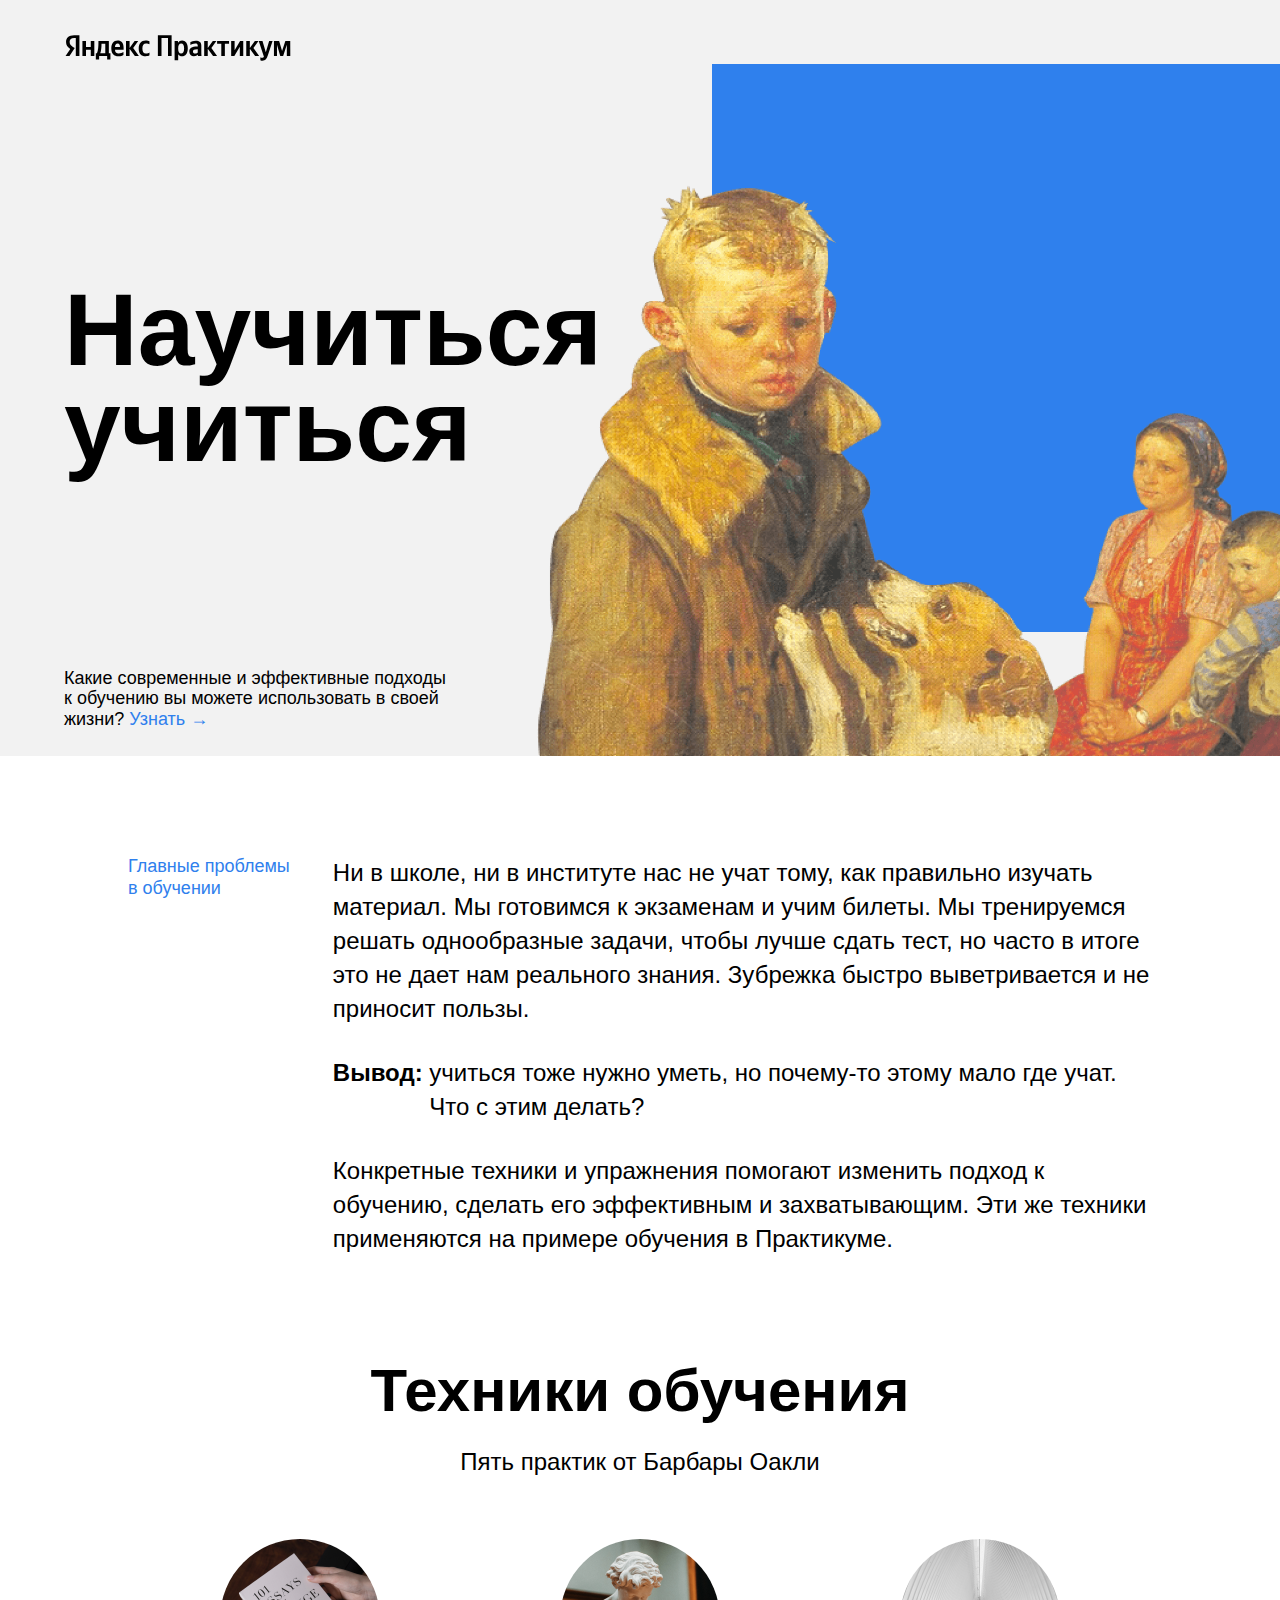
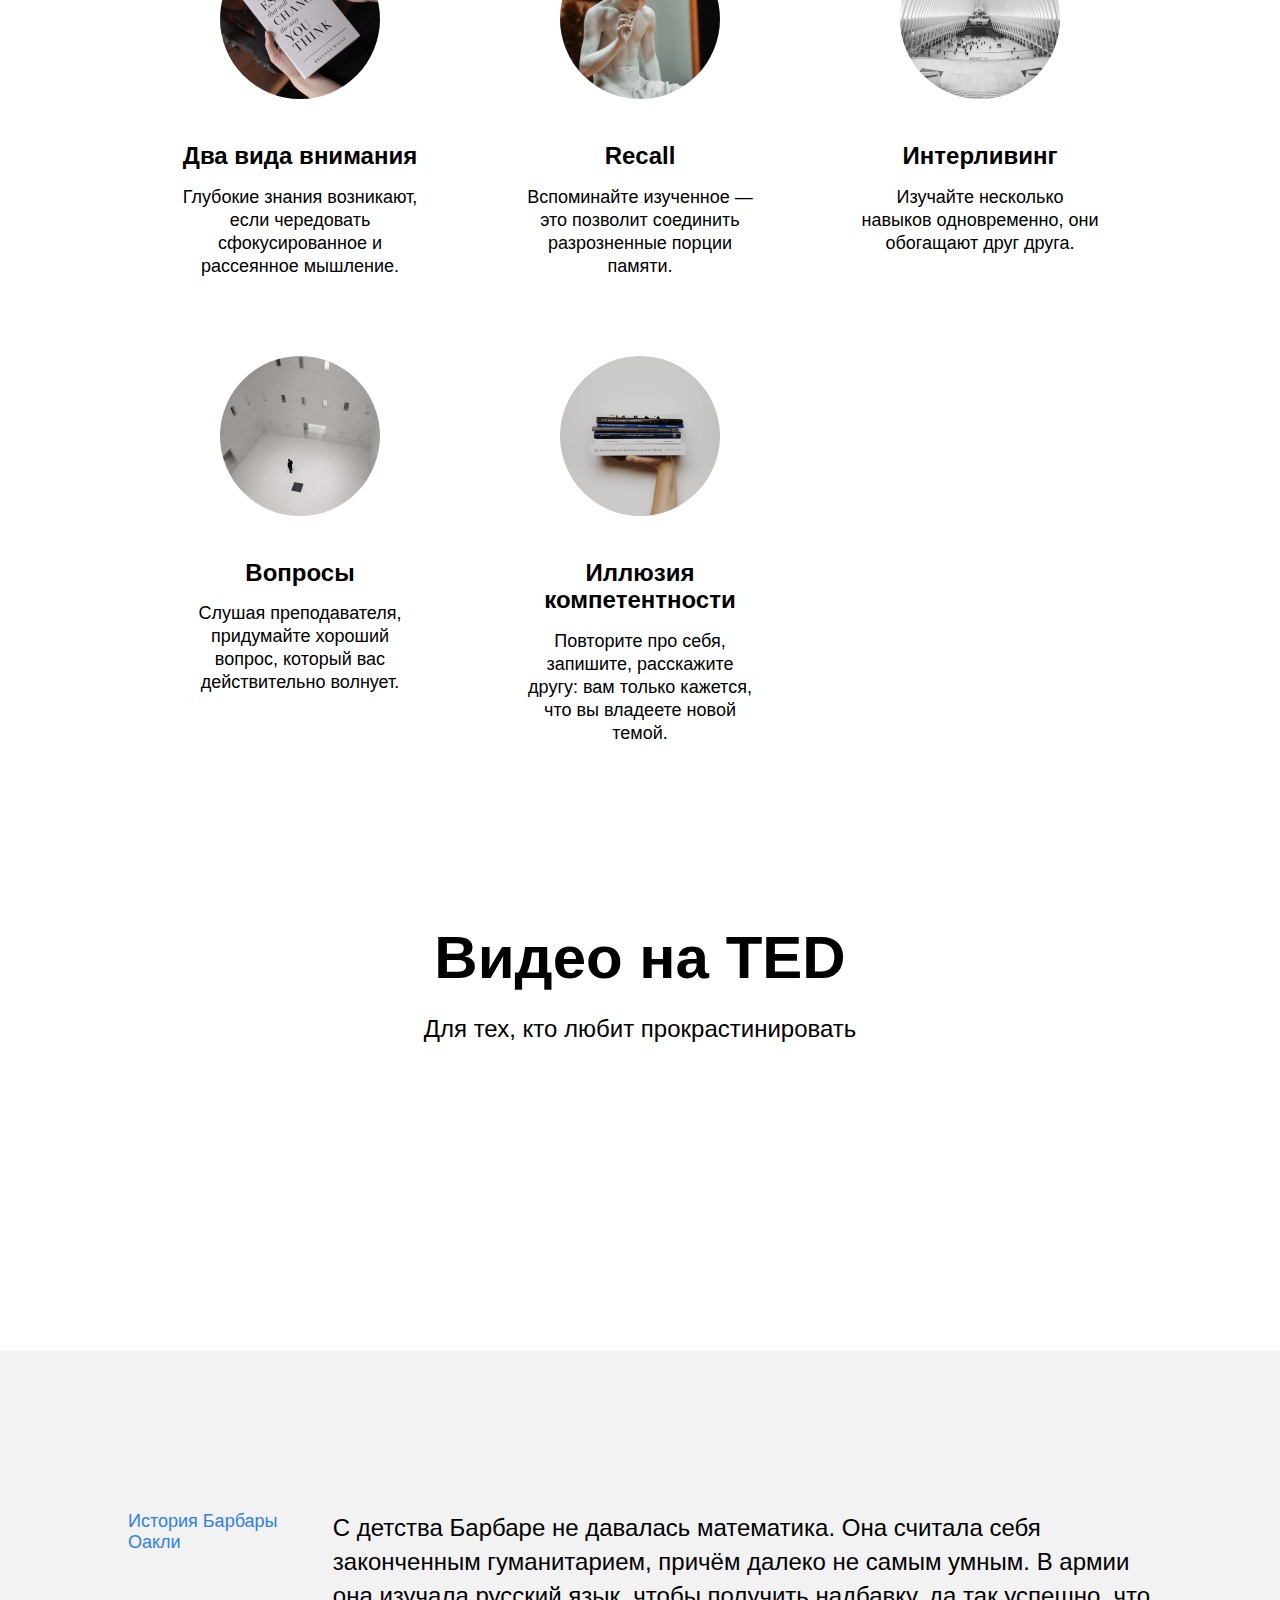
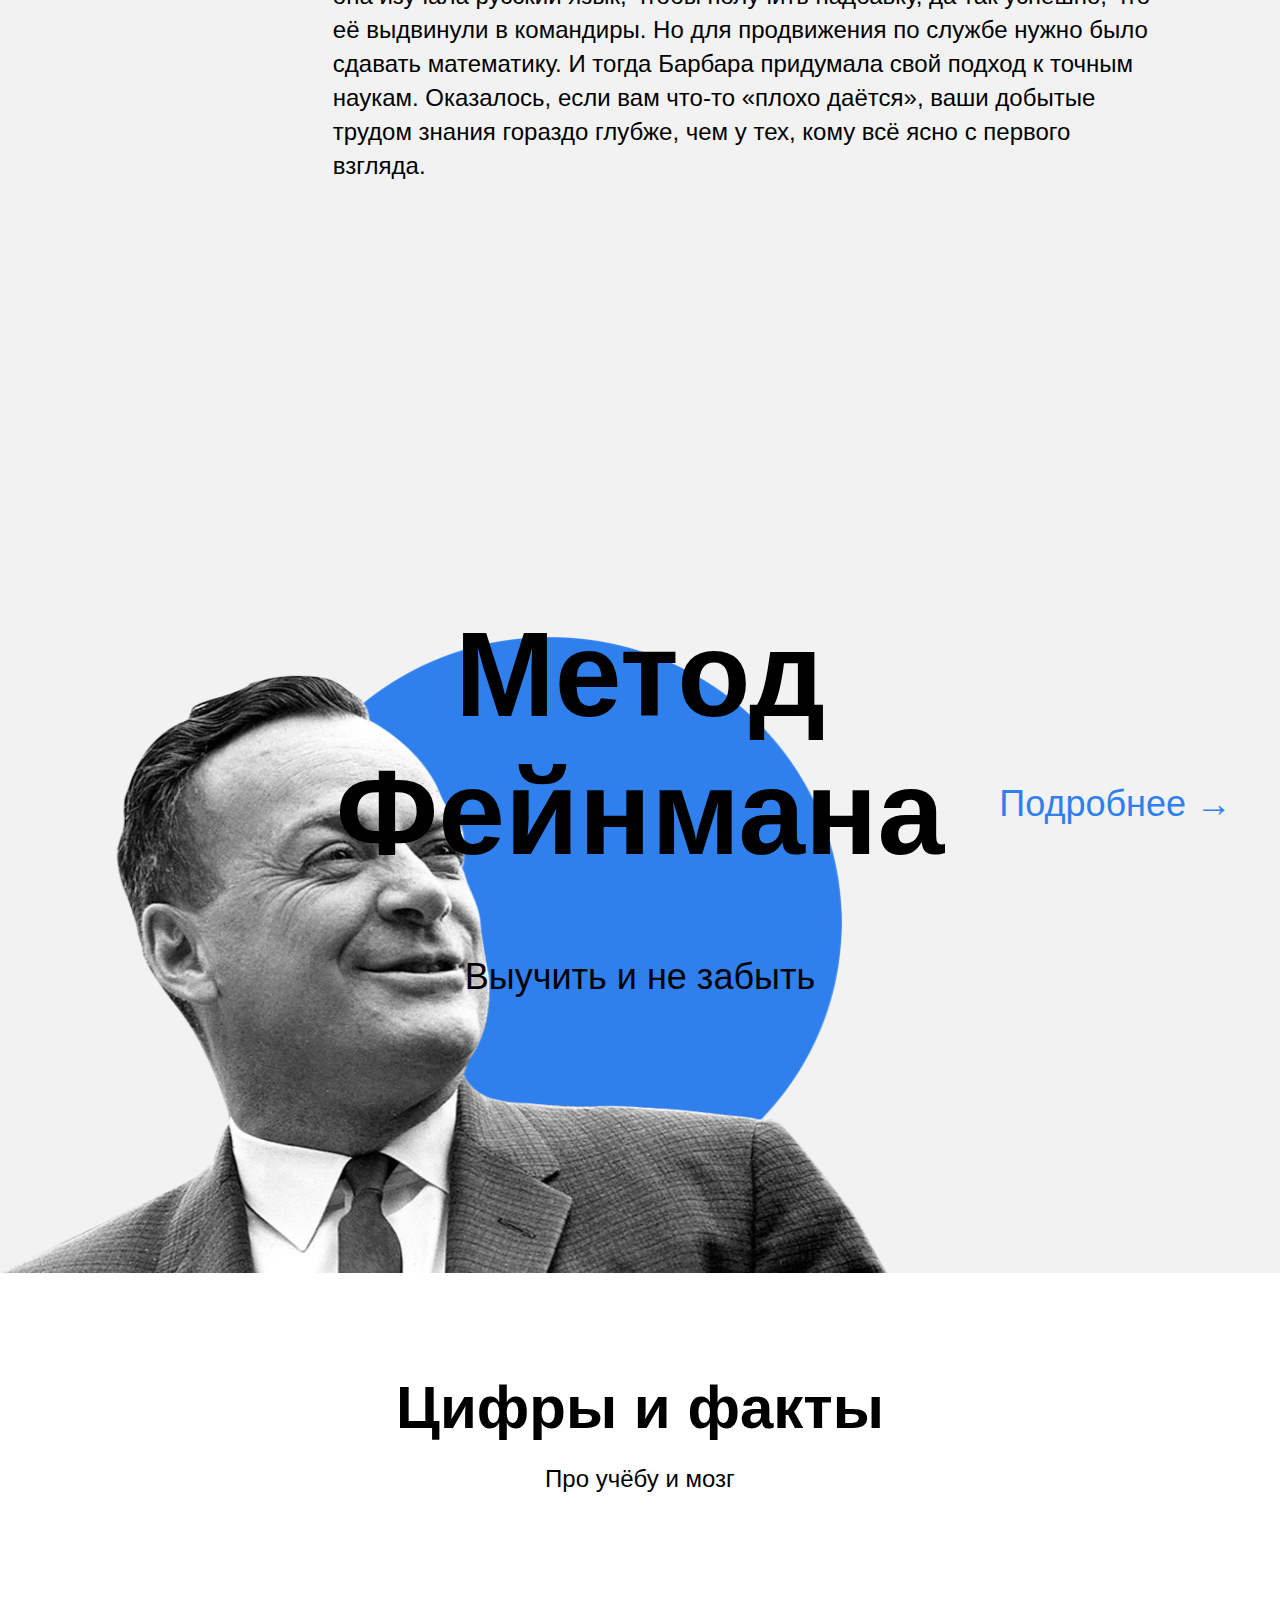
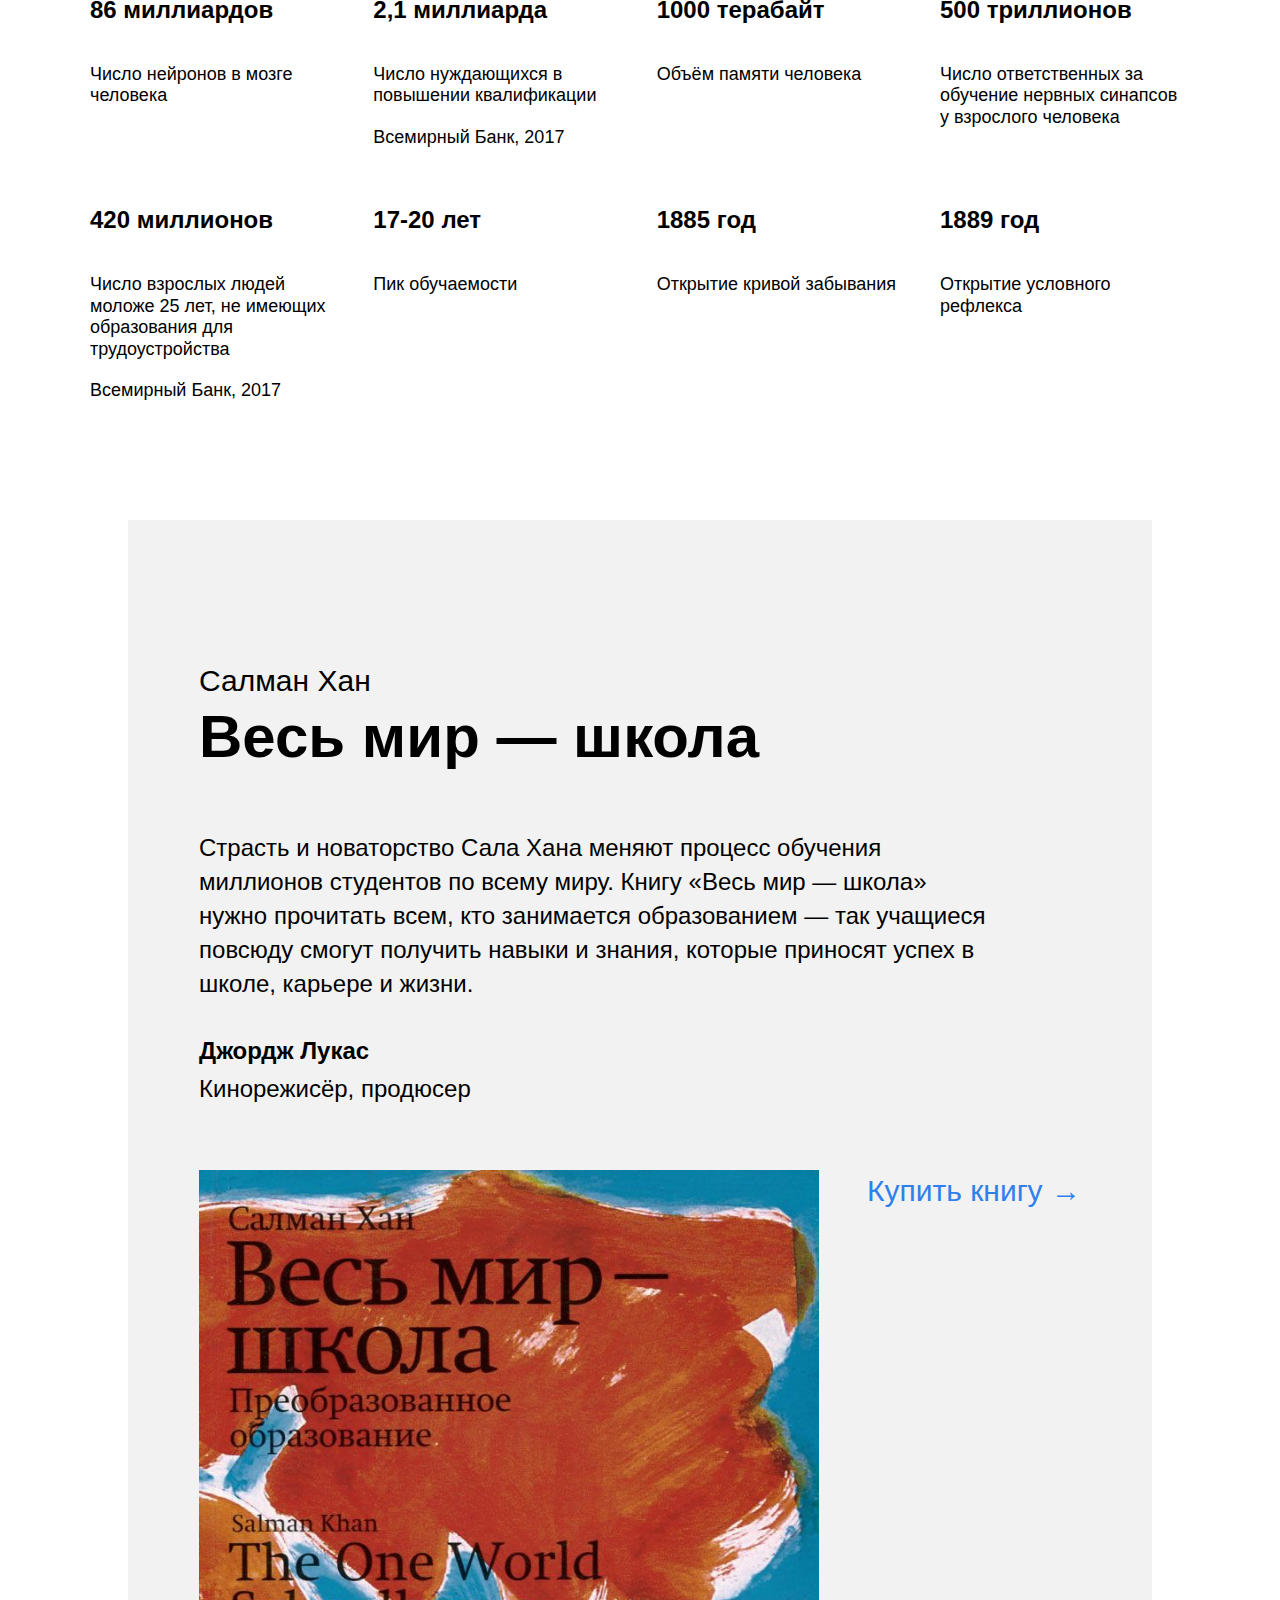
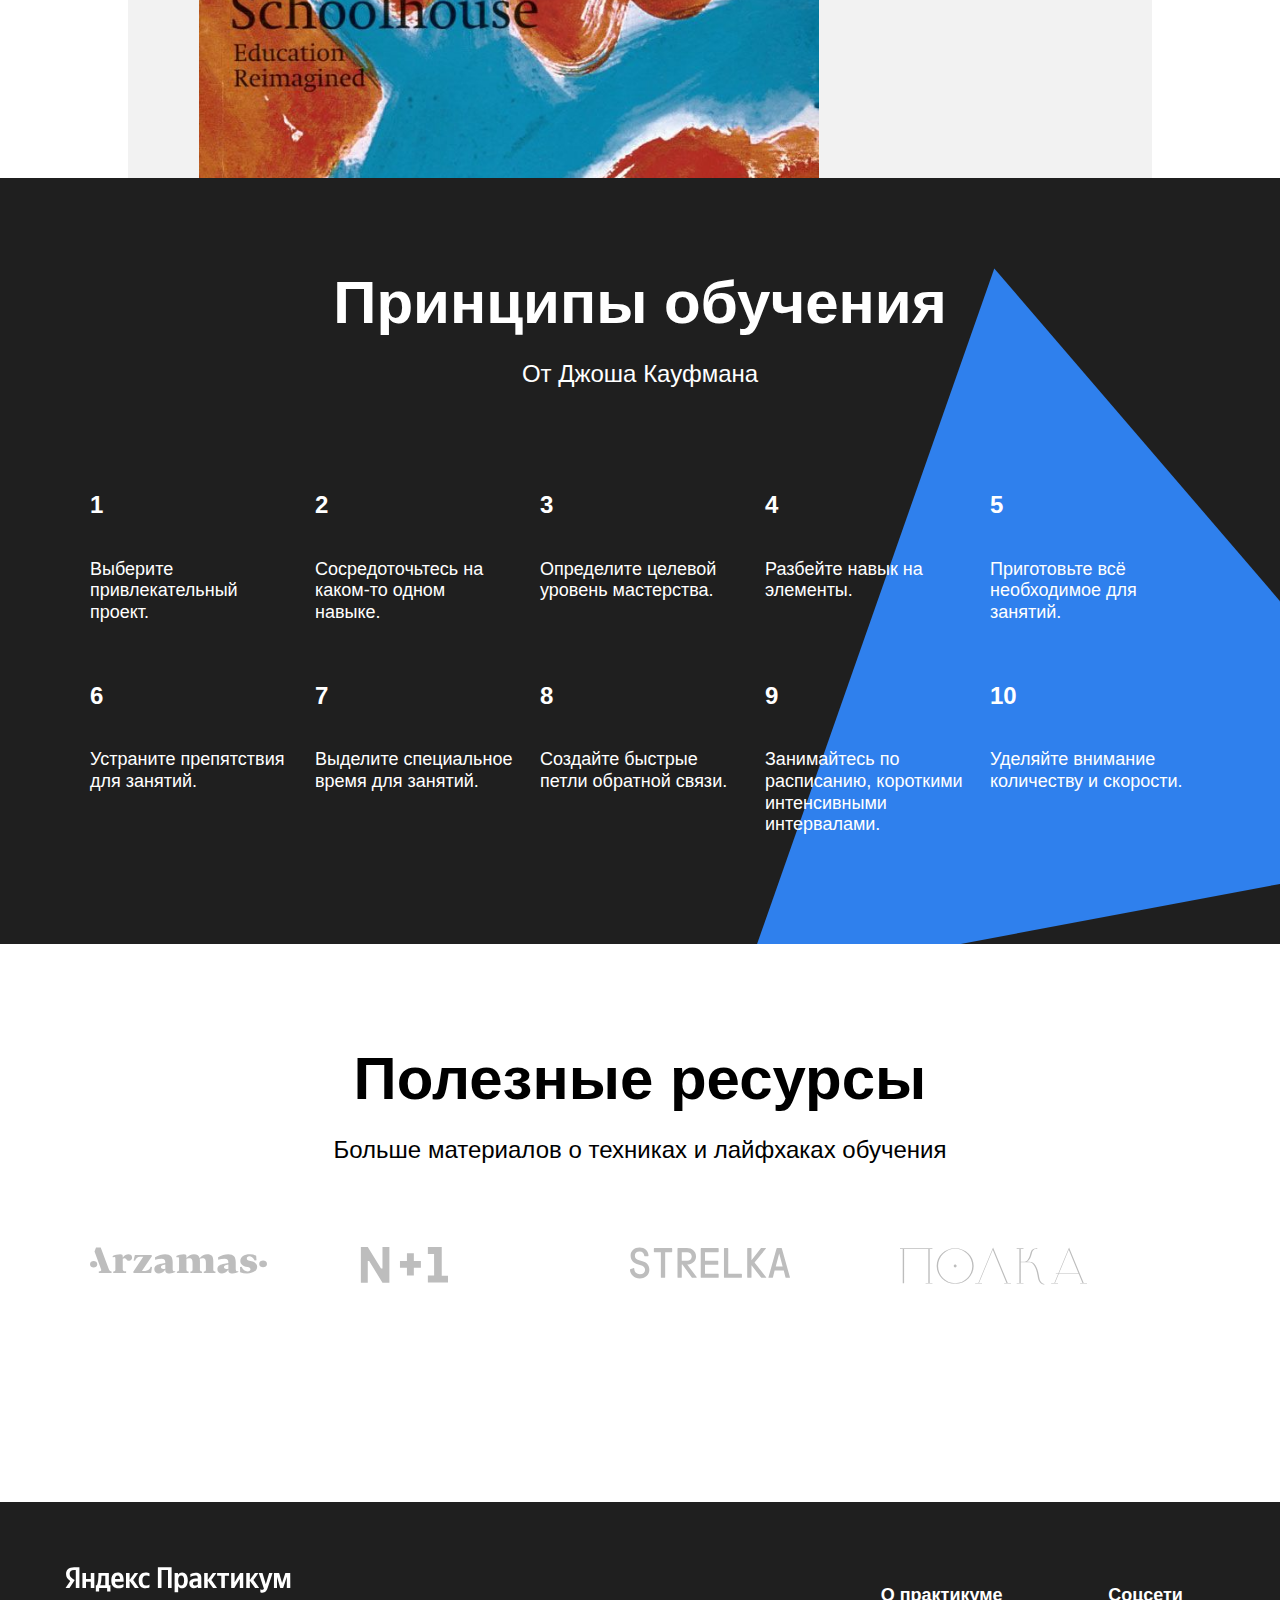
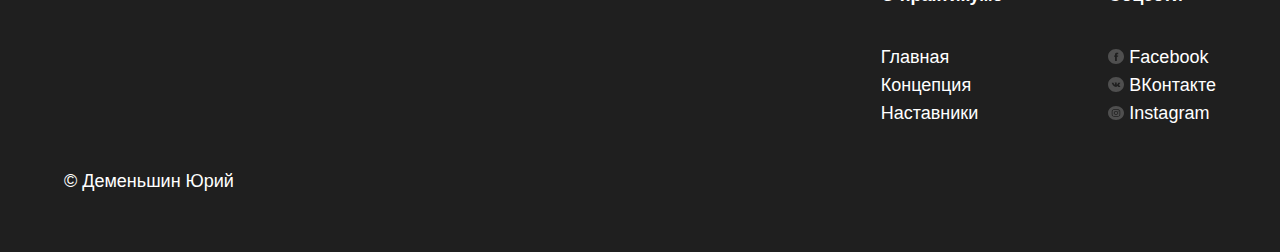
==== first-project-sprint-2/index.html @ 280355cf "Add files via upload" ====
<!DOCTYPE html>
<html lang="ru">
<head>
  <meta charset="UTF-8">
  <meta name="viewport" content="width=device-width, initial-scale=1.0">
  <title>Научиться учиться</title>
  <link rel="stylesheet" href="./pages/index.css">
</head>
<body>
  <div class="page">
    <header class="header">
      <img src="images/logo_place_header.svg" alt="Логотип Яндекс.Практикум" class="logo logo_place_header">
      <h1 class="header__title">Научиться учиться</h1>
      <h2 class="header__subtitle">Какие современные и эффективные подходы к обучению вы можете использовать в своей жизни?
      <a href="#" class="header__link">Узнать →</a>
      </h2>
      <img src="images/header-image.png" alt="Опять двойка (картина Решетникова Ф.П.)" class="header__main-illustration">
      <div class="header__square-pic"></div>
    </header>
    <main class="content">
      <section class="description">
        <div class="two-columns">
          <h3 class="two-columns__brief">Главные проблемы в обучении</h3>
          <div class="two-columns__main-text">
            <p class="two-columns__paragraph">Ни в школе, ни в институте нас не учат тому, как правильно изучать материал. Мы готовимся к экзаменам и учим билеты. Мы тренируемся решать однообразные задачи, чтобы лучше сдать тест, но часто в итоге это не дает нам реального знания. Зубрежка быстро выветривается и не приносит пользы.
            </p>
            <p class="two-columns__paragraph">
              <span class="two-columns__span-accent">Вывод:&nbsp;</span>учиться тоже нужно уметь, но почему-то этому мало где учат. Что с этим делать?
            </p>
            <p class="two-columns__paragraph">
              Конкретные техники и упражнения помогают изменить подход к обучению, сделать его эффективным и захватывающим. Эти же техники применяются на примере обучения в Практикуме.
            </p>
          </div>
        </div>
      </section>
      <section class="techniques">
        <h3 class="section-title">Техники обучения</h3>
        <h4 class="section-subtitle">Пять практик от Барбары Оакли</h4>
        <div class="cards">
          <div class="cards__item">
            <img src="images/cards-attention.png" alt="Внимание" class="cards__image">
            <h5 class="cards__title">Два вида внимания</h5>
            <p class="cards__description">Глубокие знания возникают, если чередовать сфокусированное и рассеянное мышление.
            </p>
          </div>
          <div class="cards__item">
            <img src="images/cards-recall.png" alt="Recall" class="cards__image">
            <h5 class="cards__title">Recall</h5>
            <p class="cards__description">Вспоминайте изученное — это позволит соединить разрозненные порции памяти.
            </p>
          </div>
          <div class="cards__item">
            <img src="images/cards-interliving.png" alt="Интерливинг" class="cards__image">
            <h5 class="cards__title">Интерливинг</h5>
            <p class="cards__description">Изучайте несколько навыков одновременно, они обогащают друг друга.
            </p>
          </div>
          <div class="cards__item">
            <img src="images/cards-question.png" alt="Вопросы" class="cards__image">
            <h5 class="cards__title">Вопросы</h5>
            <p class="cards__description">Слушая преподавателя, придумайте хороший вопрос, который вас действительно волнует.</p>
          </div>
          <div class="cards__item">
            <img src="images/cards-competence.png" alt="Иллюзия компетентности" class="cards__image">
            <h5 class="cards__title">Иллюзия компетентности</h5>
            <p class="cards__description">Повторите про себя, запишите, расскажите другу: вам только кажется, что вы владеете новой темой.</p>
          </div>
        </div>
      </section>
      <section class="video">
        <h3 class="section-title">Видео на TED</h3>
        <h4 class="section-subtitle">Для тех, кто любит прокрастинировать</h4>
        <div class="video__iframes">
          <iframe class="iframe" width="560" height="315" src="https://www.youtube.com/embed/5MgBikgcWnY" title="YouTube video player" frameborder="0" allow="accelerometer; autoplay; clipboard-write; encrypted-media; gyroscope; picture-in-picture" allowfullscreen>
          </iframe>
          <iframe class="iframe" width="560" height="315" src="https://www.youtube.com/embed/arj7oStGLkU" title="YouTube video player" frameborder="0" allow="accelerometer; autoplay; clipboard-write; encrypted-media; gyroscope; picture-in-picture" allowfullscreen>
          </iframe>
        </div>
      </section>
      <section class="oakley">
        <div class="two-columns">
          <h3 class="two-columns__brief">История Барбары Оакли</h3>
          <div class="two-columns__main-text">
            <p class="two-columns__paragraph">
              С детства Барбаре не давалась математика. Она считала себя законченным гуманитарием, причём далеко не самым умным. В армии она изучала русский язык, чтобы получить надбавку, да так успешно, что её выдвинули в командиры. Но для продвижения по службе нужно было сдавать математику. И тогда Барбара придумала свой подход к точным наукам. Оказалось, если вам что-то «плохо даётся», ваши добытые трудом знания гораздо глубже, чем у тех, кому всё ясно с первого взгляда.
            </p>
            </div>
          </div>
      </section>
      <section class="feynman">
        <h3 class="feynman__title">Метод Фейнмана</h3>
        <h4 class="feynman__subtitle">Выучить и не забыть</h4>
        <a class="feynman__link" href="#">Подробнее →</a>
      </section>
      <section class="digits">
        <h3 class="section-title">Цифры и факты</h3>
        <h4 class="section-subtitle">Про учёбу и мозг</h4>
        <div class="table">
          <div class="table__cell">
            <h5 class="table__heading">86 миллиардов</h5>
            <p class="table__text">Число нейронов в мозге человека</p>
          </div>
          <div class="table__cell">
            <h5 class="table__heading">2,1 миллиарда</h5>
            <p class="table__text">Число нуждающихся в повышении квалификации</p>
            <p class="table__text">Всемирный Банк, 2017</p>
          </div>
          <div class="table__cell">
            <h5 class="table__heading">1000 терабайт</h5>
            <p class="table__text">Объём памяти человека</p>
          </div>
          <div class="table__cell">
            <h5 class="table__heading">500 триллионов</h5>
            <p class="table__text">Число ответственных за обучение нервных синапсов у взрослого человека</p>
          </div>
          <div class="table__cell">
            <h5 class="table__heading">420 миллионов</h5>
            <p class="table__text">Число взрослых людей моложе 25 лет, не имеющих образования для трудоустройства</p>
            <p class="table__text">Всемирный Банк, 2017</p>
          </div>
          <div class="table__cell">
            <h5 class="table__heading">17-20 лет</h5>
            <p class="table__text">Пик обучаемости</p>
          </div>
          <div class="table__cell">
            <h5 class="table__heading">1885 год</h5>
            <p class="table__text">Открытие кривой забывания</p>
          </div>
          <div class="table__cell">
            <h5 class="table__heading">1889 год</h5>
            <p class="table__text">Открытие условного рефлекса</p>
          </div>
        </div>
      </section>
      <section class="khan">
        <div class="khan__container">
          <h4 class="khan__author">Салман Хан</h4>
          <h3 class="khan__title">Весь мир — школа</h3>
          <p class="khan__quote">
            Страсть и новаторство Сала Хана меняют процесс обучения миллионов студентов по всему миру. Книгу «Весь мир — школа» нужно прочитать всем, кто занимается образованием — так учащиеся повсюду смогут получить навыки и знания, которые приносят успех в школе, карьере и жизни.
          </p>
          <p class="khan__quote-author">Джордж Лукас</p>
          <p class="khan__quote-author-subline">Кинорежисёр, продюсер</p>
          <div class="khan__book-container">
            <img class="khan__book-pic" src="./images/khan-book.jpg" alt="Книга 'Весь мир - школа'">
            <a class="khan__buy-link" href="#">Купить книгу →</a>
          </div>
        </div>
        </section>
      <section class="kaufman kaufman_theme_dark">
        <img class="kaufman__triangle" src="./images/kaufman-triangle.svg">
        <h3 class="section-title section-title_theme_dark">Принципы обучения</h3>
        <h4 class="section-subtitle section-subtitle_theme_dark">От Джоша Кауфмана</h4>
        <div class="table table_theme_dark">
          <div class="table__cell table__cell_theme_dark">
            <h5 class="table__heading table__heading_theme_dark">1</h5>
            <p class="table__text table__text_theme_dark">Выберите привлекательный проект.</p>
          </div>
          <div class="table__cell table__cell_theme_dark">
            <h5 class="table__heading table__heading_theme_dark">2</h5>
            <p class="table__text table__text_theme_dark">Сосредоточьтесь на каком-то одном навыке.</p>
          </div>
          <div class="table__cell table__cell_theme_dark">
            <h5 class="table__heading table__heading_theme_dark">3</h5>
            <p class="table__text table__text_theme_dark">Определите целевой уровень мастерства.</p>
          </div>
          <div class="table__cell table__cell_theme_dark">
            <h5 class="table__heading table__heading_theme_dark">4</h5>
            <p class="table__text table__text_theme_dark">Разбейте навык на элементы.</p>
          </div>
          <div class="table__cell table__cell_theme_dark">
            <h5 class="table__heading table__heading_theme_dark">5</h5>
            <p class="table__text table__text_theme_dark">Приготовьте всё необходимое для занятий.</p>
          </div>
          <div class="table__cell table__cell_theme_dark">
            <h5 class="table__heading table__heading_theme_dark">6</h5>
            <p class="table__text table__text_theme_dark">Устраните препятствия для занятий.</p>
          </div>
          <div class="table__cell table__cell_theme_dark">
            <h5 class="table__heading table__heading_theme_dark">7</h5>
            <p class="table__text table__text_theme_dark">Выделите специальное время для занятий.</p>
          </div>
          <div class="table__cell table__cell_theme_dark">
            <h5 class="table__heading table__heading_theme_dark">8</h5>
            <p class="table__text table__text_theme_dark">Создайте быстрые петли обратной связи.</p>
          </div>
          <div class="table__cell table__cell_theme_dark">
            <h5 class="table__heading table__heading_theme_dark">9</h5>
            <p class="table__text table__text_theme_dark">Занимайтесь по расписанию, короткими интенсивными интервалами.</p>
          </div>
          <div class="table__cell table__cell_theme_dark">
            <h5 class="table__heading table__heading_theme_dark">10</h5>
            <p class="table__text table__text_theme_dark">Уделяйте внимание количеству и скорости.</p>
          </div>
        </div>
      </section>
      <section class="resources">
        <h3 class="section-title">Полезные ресурсы</h3>
        <h4 class="section-subtitle">Больше материалов о техниках и лайфхаках обучения</h4>
        <div class="resources__logo-zone">
          <a class="resources__link" href="#">
            <img class="resources__logo" src="images/logo/resources-arzamas.svg" alt="Arzamas">
          </a>
          <a class="resources__link" href="#">
            <img class="resources__logo" src="images/logo/resources-n1.svg" alt="N+1">
          </a>
          <a class="resources__link" href="#">
            <img class="resources__logo" src="images/logo/resources-strelka.svg" alt="Strelka">
          </a>
          <a class="resources__link" href="#">
            <img class="resources__logo" src="images/logo/resources-polka.svg" alt="Полка">
          </a>
        </div>
          </section>
    </main>
    <footer class="footer">
      <div class="footer__columns">
          <div class="footer__column footer__column_content_copyright">
            <img src="images/logo_place_footer.svg" alt="Логотип Яндекс.Практикум" class="logo logo_place_footer">
            <p class="footer__author">&copy; Деменьшин Юрий</p>
          </div>
          <div class="footer__column footer__column_content_info">
            <h4 class="footer__column-heading">О практикуме</h4>
            <div class="footer__column-links">
              <a class="footer__column-link" href="#">Главная</a>
              <a class="footer__column-link" href="#">Концепция</a>
              <a class="footer__column-link" href="#">Наставники</a>
            </div>
          </div>
          <div class="footer__column footer__column_content_social">
            <h4 class="footer__column-heading">Соцсети</h4>
            <div class="footer__column-links">
              <a class="footer__column-link" href="#">
                <img class="footer__social-icon" src="images/facebook_color_white.svg" alt="Facebook">&nbsp;Facebook
              </a>
              <a class="footer__column-link" href="#">
                <img class="footer__social-icon" src="images/vk_color_white.svg" alt="VK">&nbsp;ВКонтакте
              </a>
              <a class="footer__column-link" href="#">
                <img class="footer__social-icon" src="images/instagram_color_white.svg" alt="Instagram">&nbsp;Instagram
              </a>
            </div>
          </div>
        </div>
</footer>
    </div>
</body>
</html>
---- first-project-sprint-2/pages/index.css ----
@import url(../vendor/normalize.css);
@import url(../blocks/rotation/rotation.css);
@import url(../blocks/header/header.css);
@import url(../blocks/logo/logo.css);
@import url(../blocks/logo/_place_header/logo_place_header.css);
@import url(../blocks/logo/_place_footer/logo_place_footer.css);
@import url(../blocks/header/__title/header__title.css);
@import url(../blocks/header/__subtitle/header__subtitle.css);
@import url(../blocks/header/__link/header__link.css);
@import url(../blocks/header/__main-illustration/header__main-illustration.css);
@import url(../blocks/header/__square-pic/header__square-pic.css);
@import url(../blocks/description/description.css);
@import url(../blocks/two-columns/two-columns.css);
@import url(../blocks/two-columns/__paragraph/two-columns__paragraph.css);
@import url(../blocks/two-columns/__brief/two-columns__brief.css);
@import url(../blocks/two-columns/__main-text/two-columns__main-text.css);
@import url(../blocks/two-columns/__span-accent/two-columns__span-accent.css);
@import url(../blocks/techniques/techniques.css);
@import url(../blocks/section-title/section-title.css);
@import url(../blocks/section-subtitle/section-subtitle.css);
@import url(../blocks/cards/cards.css);
@import url(../blocks/cards/__item/cards__item.css);
@import url(../blocks/cards/__image/cards__image.css);
@import url(../blocks/cards/__title/cards__title.css);
@import url(../blocks/cards/__description/cards__description.css);
@import url(../blocks/video/video.css);
@import url(../blocks/video/__iframe/video__iframe.css);
@import url(../blocks/video/__iframes/video__iframes.css);
@import url(../blocks/oakley/oakley.css);
@import url(../blocks/feynman/feynman.css);
@import url(../blocks/feynman/__title/feynman__title.css);
@import url(../blocks/feynman/__subtitle/feynman__subtitle.css);
@import url(../blocks/feynman/__link/feynman__link.css);
@import url(../blocks/content/content.css);
@import url(../blocks/digits/digits.css);
@import url(../blocks/table/table.css);
@import url(../blocks/table/__cell/table__cell.css);
@import url(../blocks/table/__heading/table__heading.css);
@import url(../blocks/table/__text/table__text.css);
@import url(../blocks/khan/khan.css);
@import url(../blocks/khan/__author/khan__author.css);
@import url(../blocks/khan/__book-container/khan__book-container.css);
@import url(../blocks/khan/__book-pic/khan__book-pic.css);
@import url(../blocks/khan/__buy-link/khan__buy-link.css);
@import url(../blocks/khan/__container/khan__container.css);
@import url(../blocks/khan/__quote/khan__quote.css);
@import url(../blocks/khan/__quote-author/khan__quote-author.css);
@import url(../blocks/khan/__quote-author-subline/khan__quote-author-subline.css);
@import url(../blocks/khan/__title/khan__title.css);
@import url(../blocks/kaufman/kaufman.css);
@import url(../blocks/kaufman/__triangle/kaufman__triangle.css);
@import url(../blocks/kaufman/_theme_dark/kaufman_theme_dark.css);
@import url(../blocks/section-title/_theme_dark/section-title_theme_dark.css);
@import url(../blocks/section-subtitle/_theme_dark/section-subtitle_theme_dark.css);
@import url(../blocks/table/_theme_dark/table_theme_dark.css);
@import url(../blocks/table/__cell/_theme_dark/table__cell_theme_dark.css);
@import url(../blocks/table/__heading/_theme_dark/table__heading_theme_dark.css);
@import url(../blocks/table/__text/_theme_dark/table__text_theme_dark.css);
@import url(../blocks/resources/resources.css);
@import url(../blocks/resources/__logo-zone/resources__logo-zone.css);
@import url(../blocks/resources/__link/resources__link.css);
@import url(../blocks/footer/footer.css);
@import url(../blocks/footer/__columns/footer__columns.css);
@import url(../blocks/footer/__column/footer__column.css);
@import url(../blocks/footer/__column/_content_copyright/footer__column_content_copyright.css);
@import url(../blocks/footer/__column/_content_info/footer__column_content_info.css);
@import url(../blocks/footer/__column/_content_social/footer__column_content_social.css);
@import url(../blocks/footer/__column-heading/footer__column-heading.css);
@import url(../blocks/footer/__column-link/footer__column-link.css);
@import url(../blocks/footer/__column-links/footer__column-links.css);
@import url(../blocks/footer/__social-icon/footer__social-icon.css);
@import url(../blocks/footer/__author/footer__author.css);

@font-face {
  src: url(/fonts/Inter-Regular.woff2);
  font-family: 'Inter', 'Arial', sans-serif;
}

.page {
  min-width: 1100px;
  max-width: 1600px;
  margin: 0 auto;
  font-family: 'Inter', Arial, sans-serif;
  color: #000000;
  font-weight: normal;
}
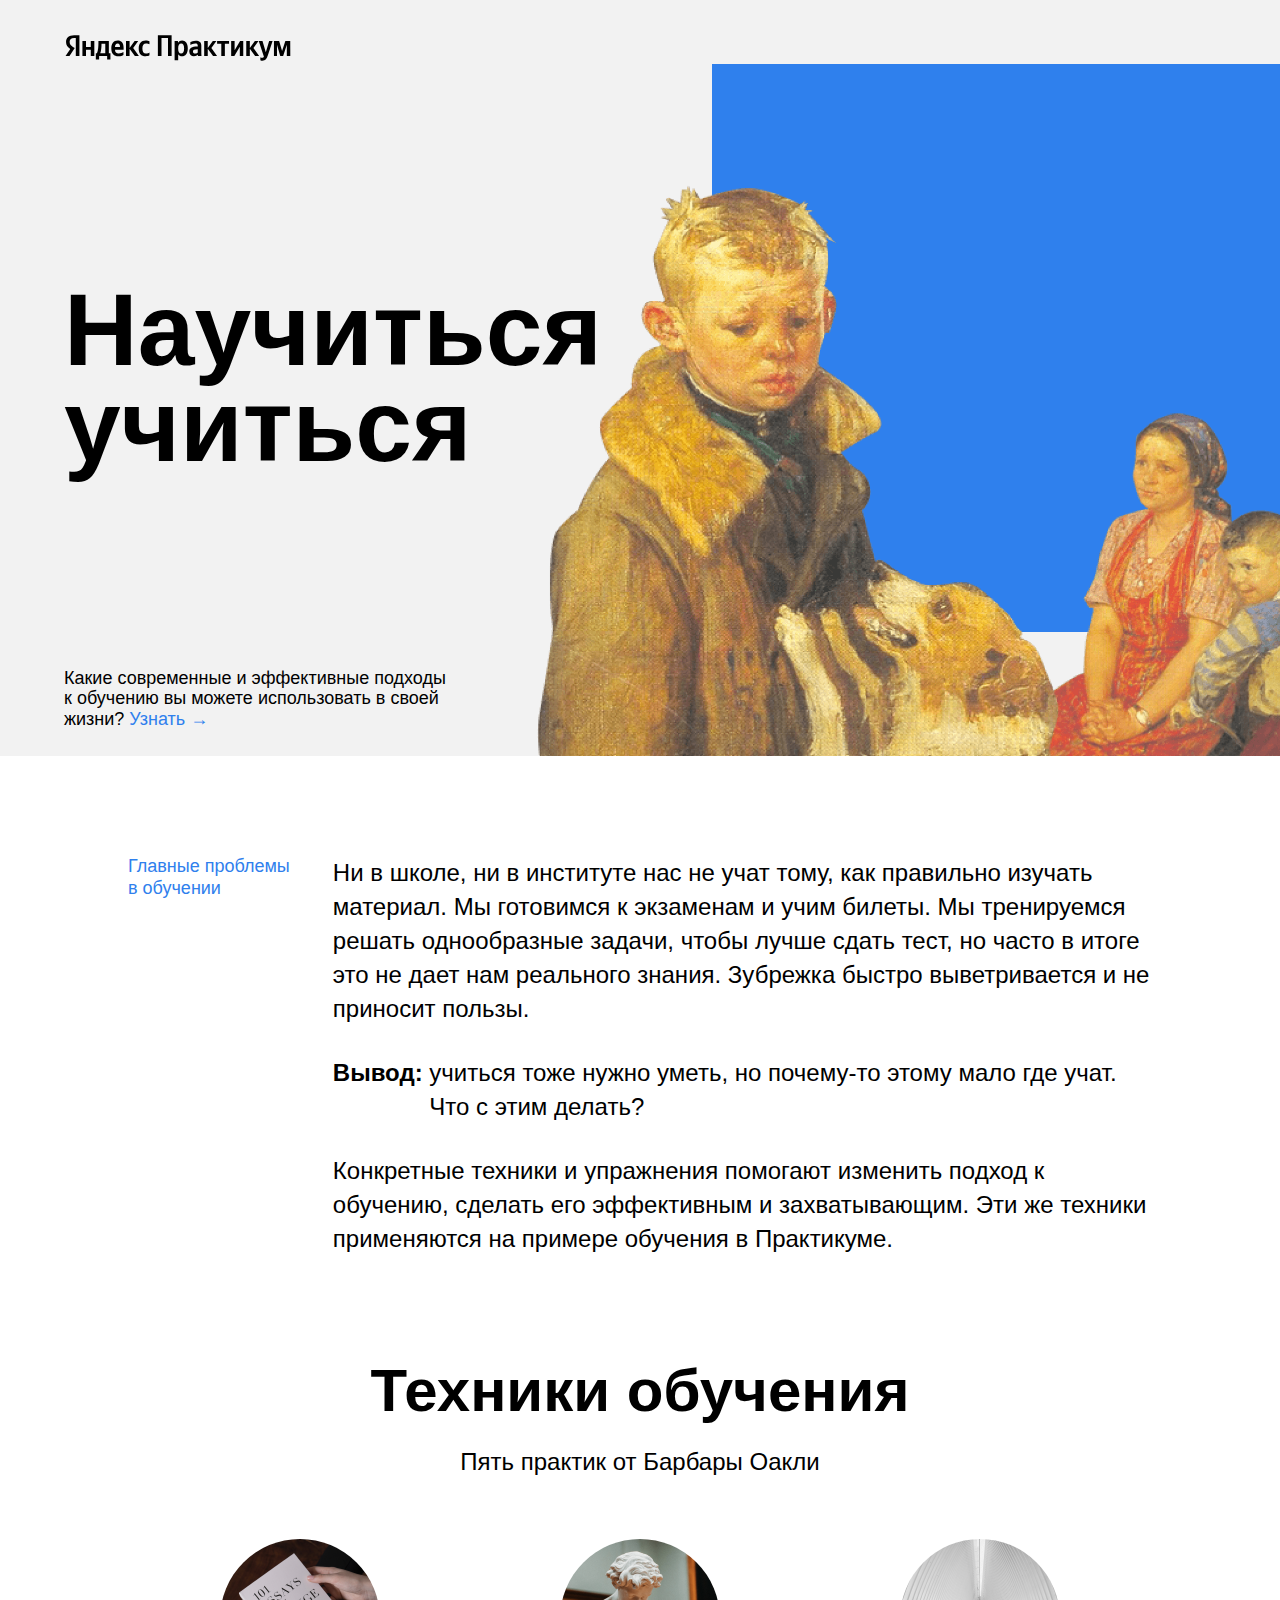
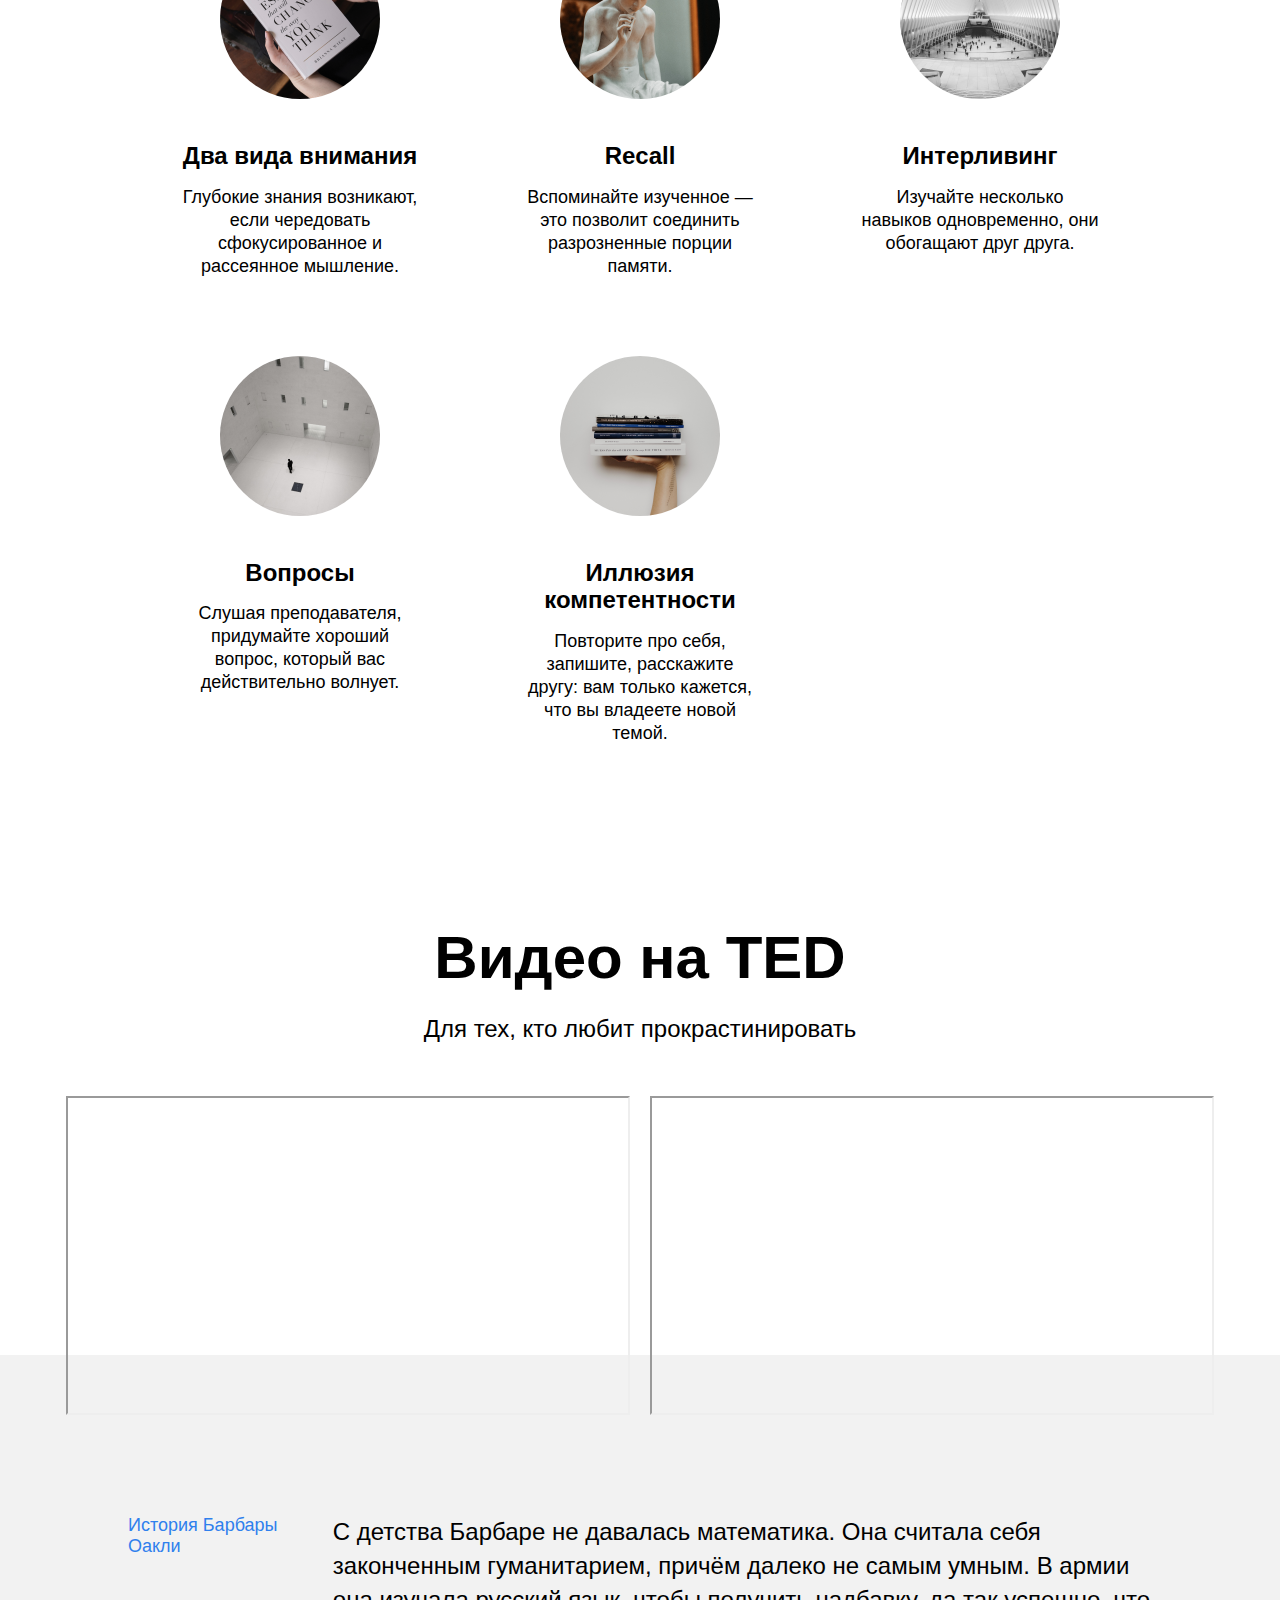
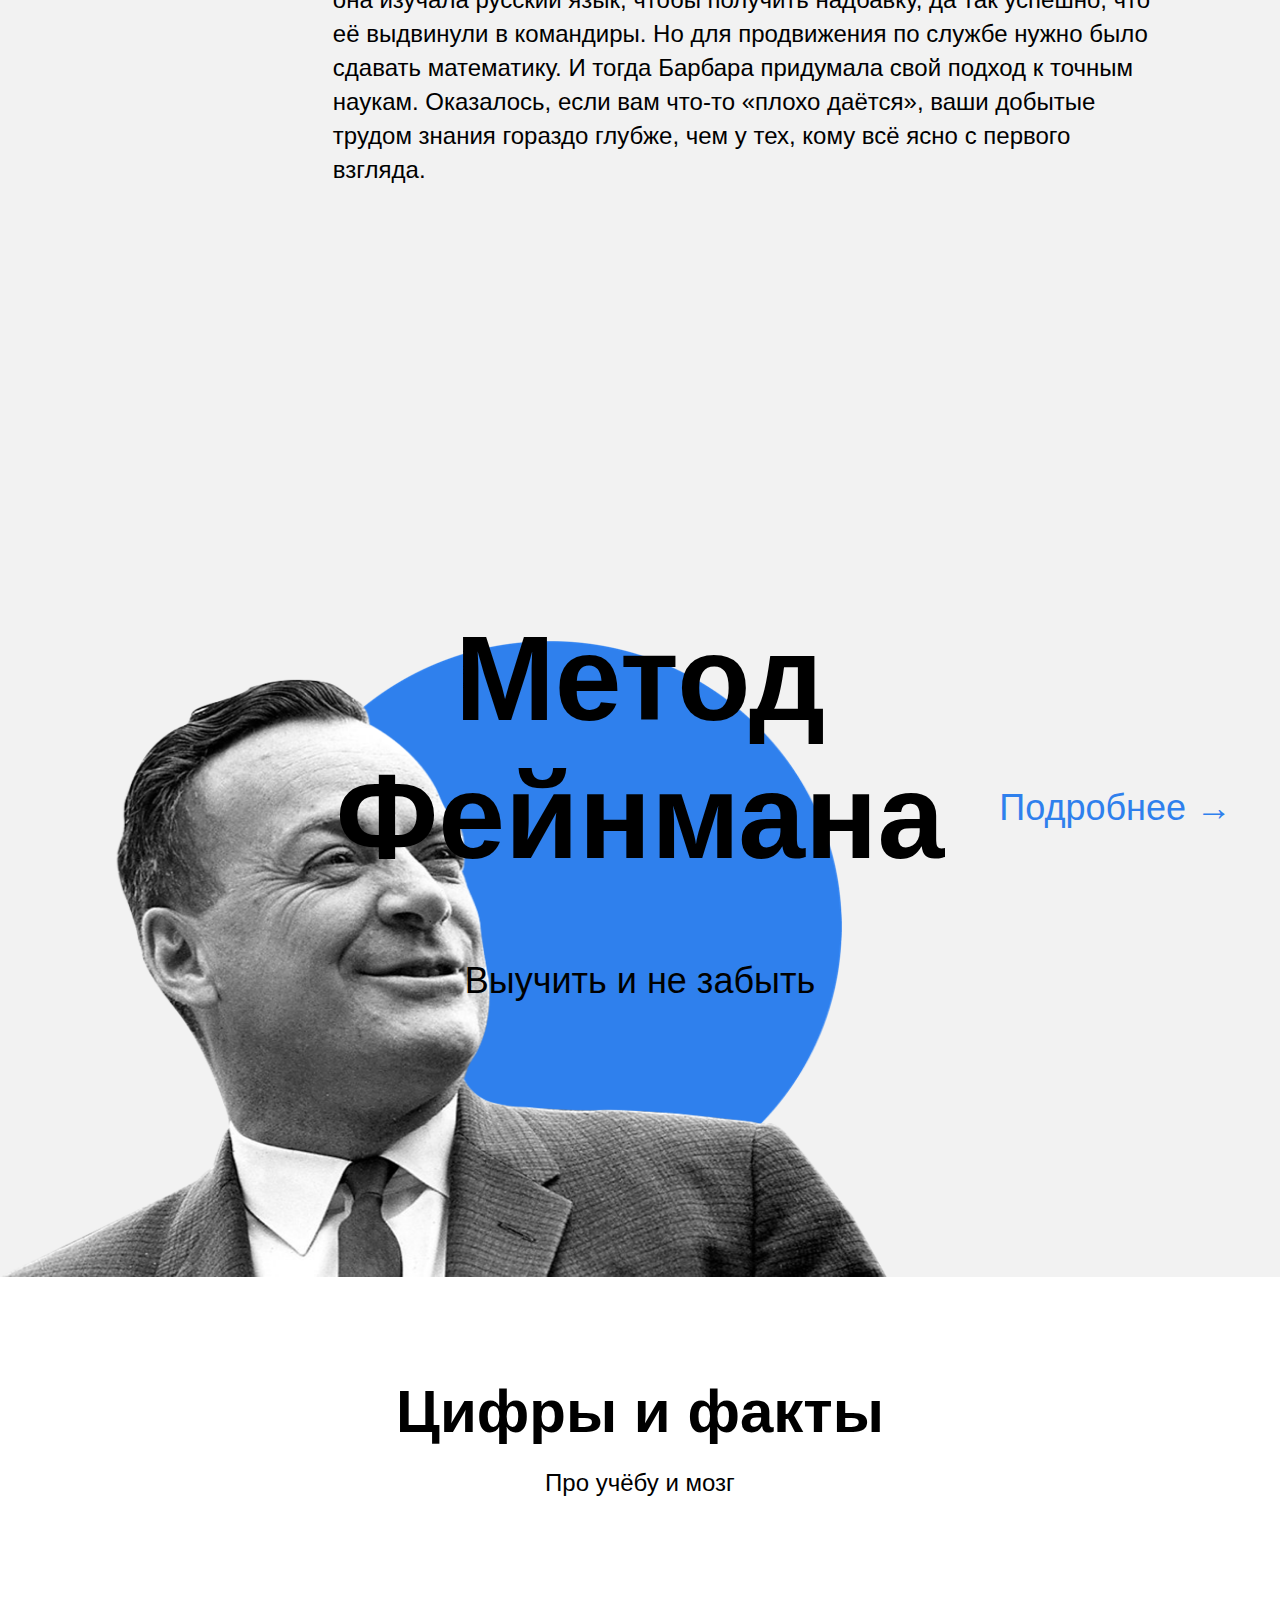
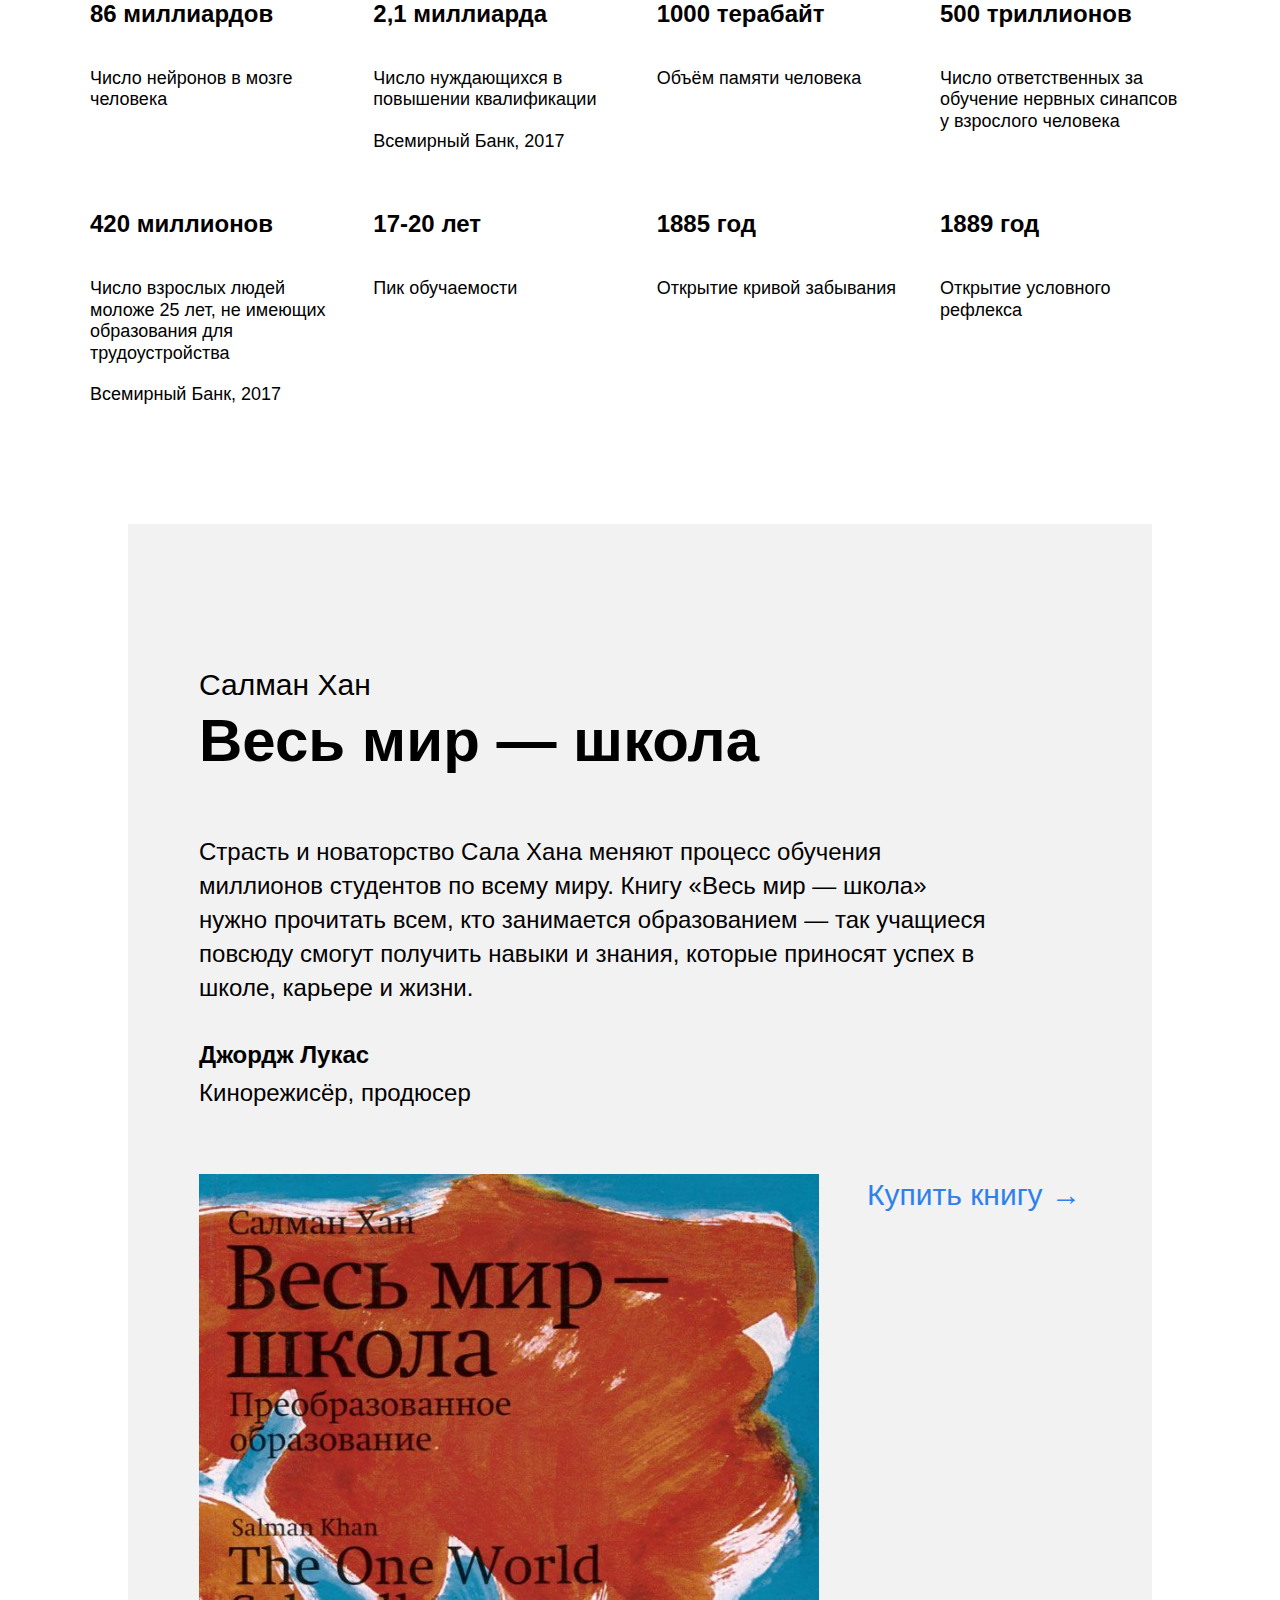
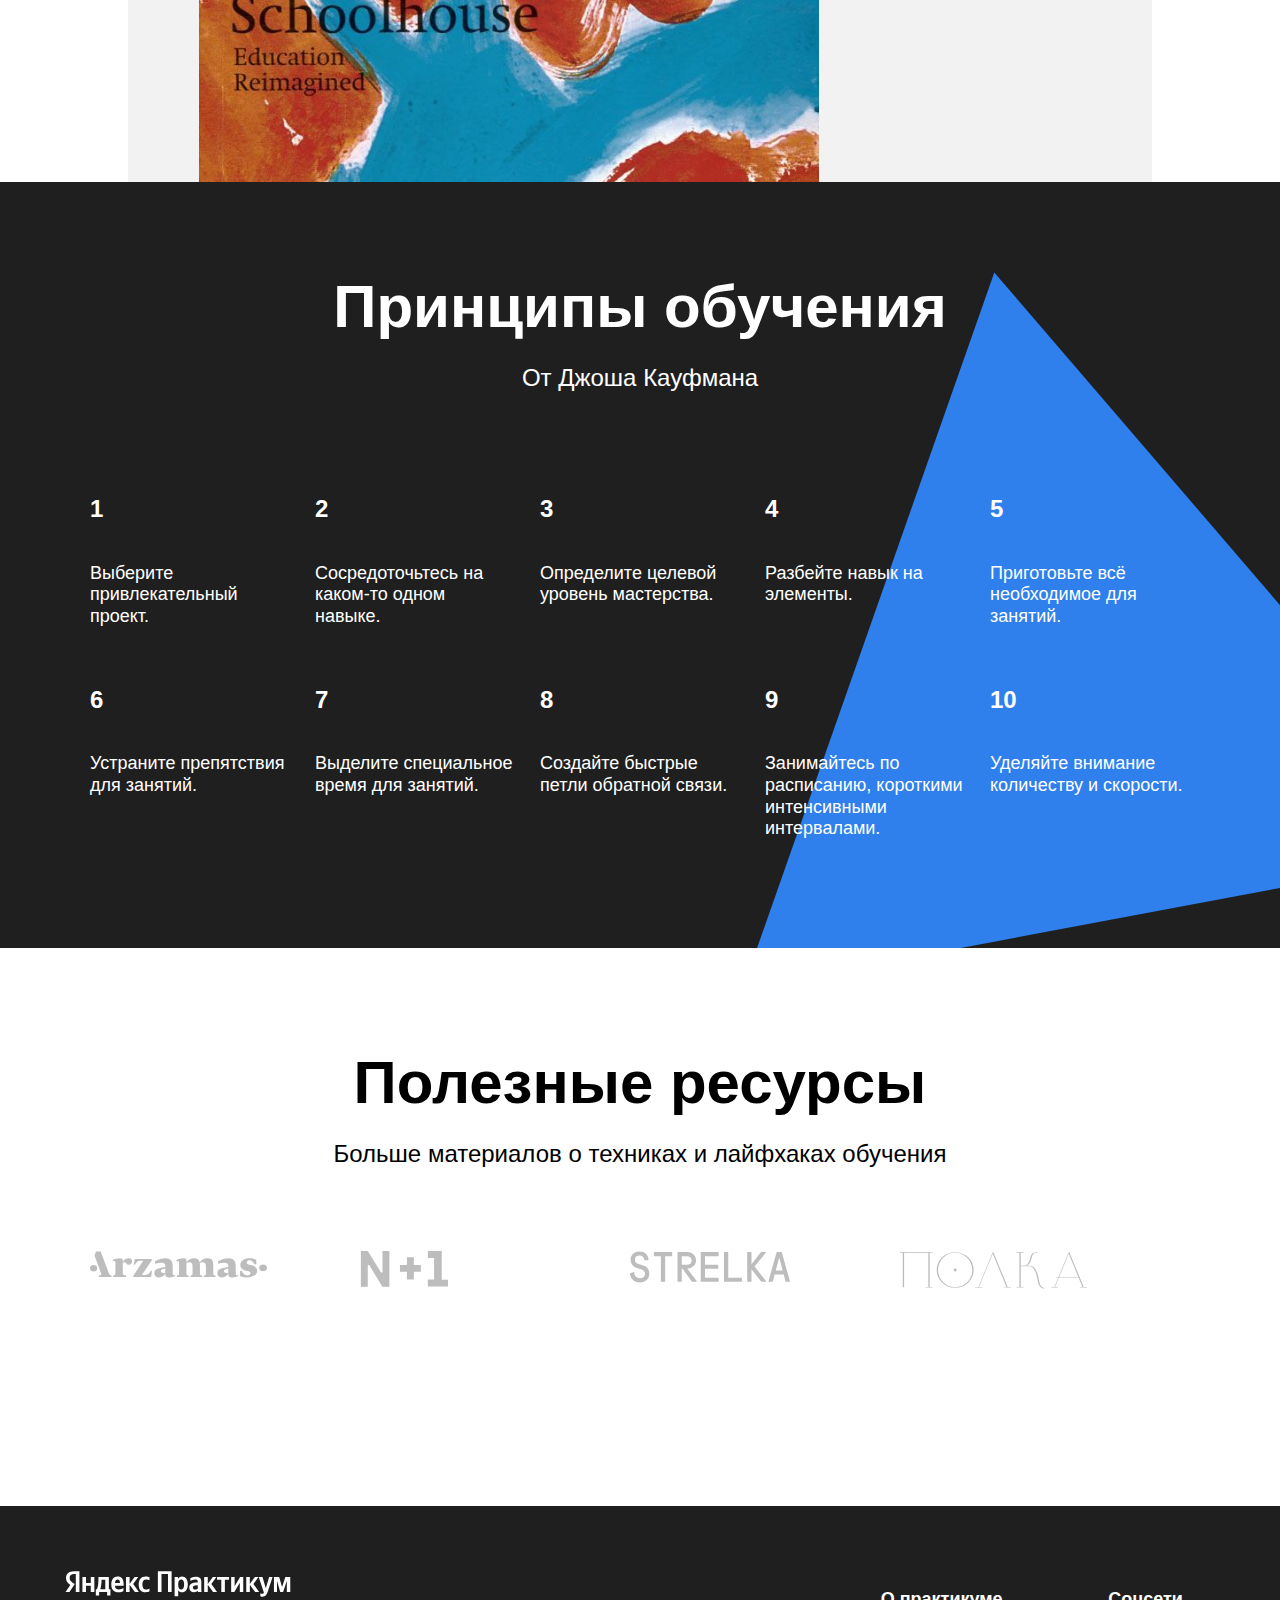
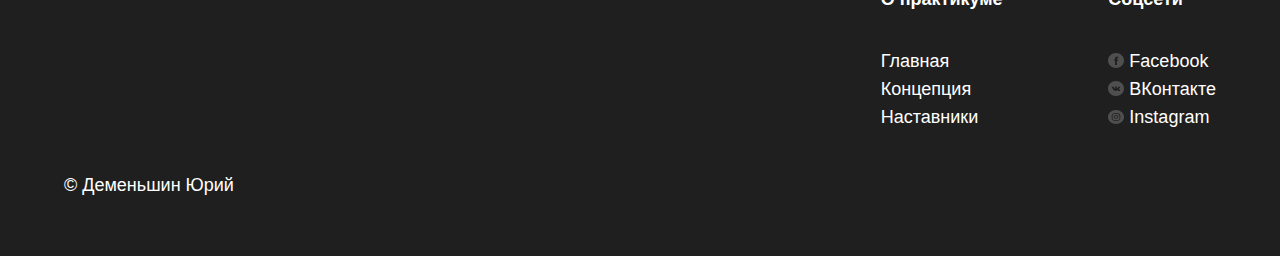
==== commit 3b37d87e: "Add files via upload" ====
--- a/first-project-sprint-2/index.html
+++ b/first-project-sprint-2/index.html
@@ -71,9 +71,9 @@
         <h3 class="section-title">Видео на TED</h3>
         <h4 class="section-subtitle">Для тех, кто любит прокрастинировать</h4>
         <div class="video__iframes">
-          <iframe class="iframe" width="560" height="315" src="https://www.youtube.com/embed/5MgBikgcWnY" title="YouTube video player" frameborder="0" allow="accelerometer; autoplay; clipboard-write; encrypted-media; gyroscope; picture-in-picture" allowfullscreen>
+          <iframe class="iframe" width="560" height="315" src="https://www.youtube.com/embed/5MgBikgcWnY" title="YouTube video player" allow="accelerometer; autoplay; clipboard-write; encrypted-media; gyroscope; picture-in-picture" allowfullscreen>
           </iframe>
-          <iframe class="iframe" width="560" height="315" src="https://www.youtube.com/embed/arj7oStGLkU" title="YouTube video player" frameborder="0" allow="accelerometer; autoplay; clipboard-write; encrypted-media; gyroscope; picture-in-picture" allowfullscreen>
+          <iframe class="iframe" width="560" height="315" src="https://www.youtube.com/embed/arj7oStGLkU" title="YouTube video player" allow="accelerometer; autoplay; clipboard-write; encrypted-media; gyroscope; picture-in-picture" allowfullscreen>
           </iframe>
         </div>
       </section>
@@ -148,7 +148,7 @@
         </div>
         </section>
       <section class="kaufman kaufman_theme_dark">
-        <img class="kaufman__triangle" src="./images/kaufman-triangle.svg">
+        <img class="kaufman__triangle" src="./images/kaufman-triangle.svg" alt="Треугольник">
         <h3 class="section-title section-title_theme_dark">Принципы обучения</h3>
         <h4 class="section-subtitle section-subtitle_theme_dark">От Джоша Кауфмана</h4>
         <div class="table table_theme_dark">
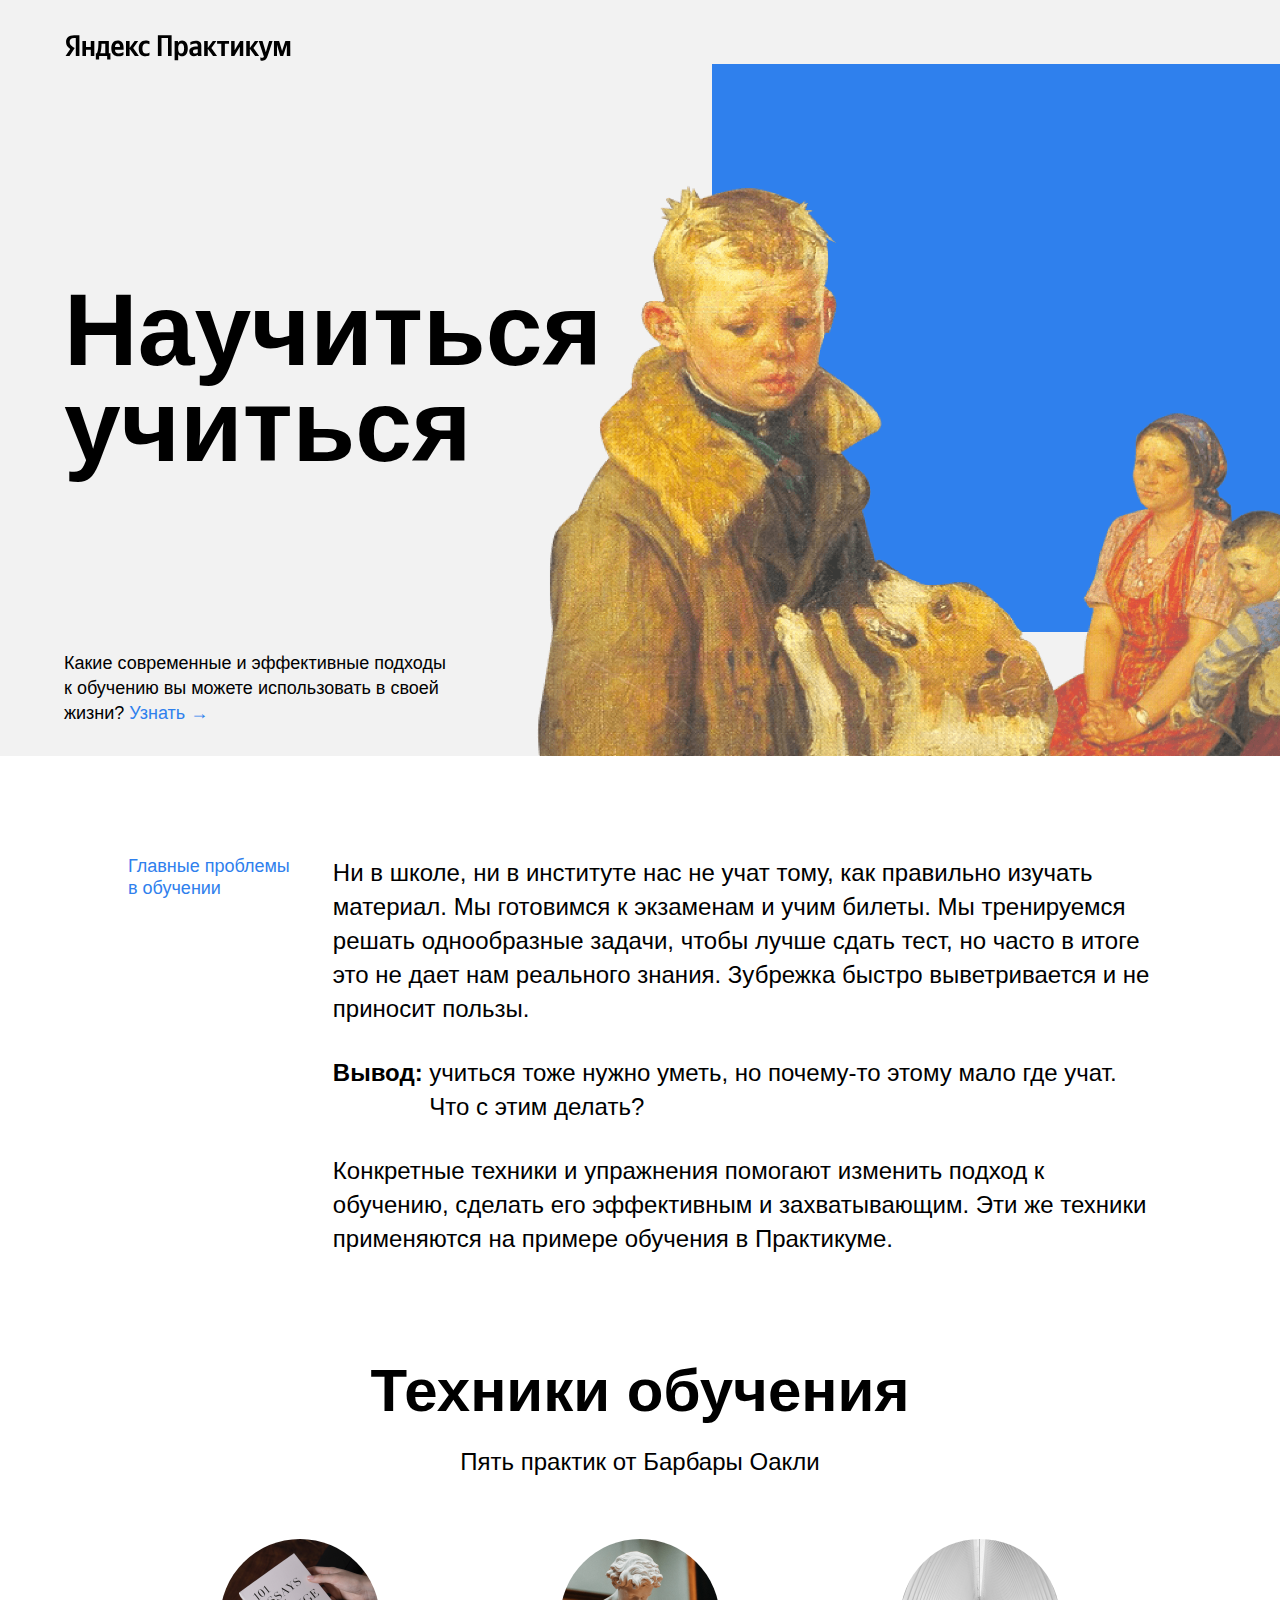
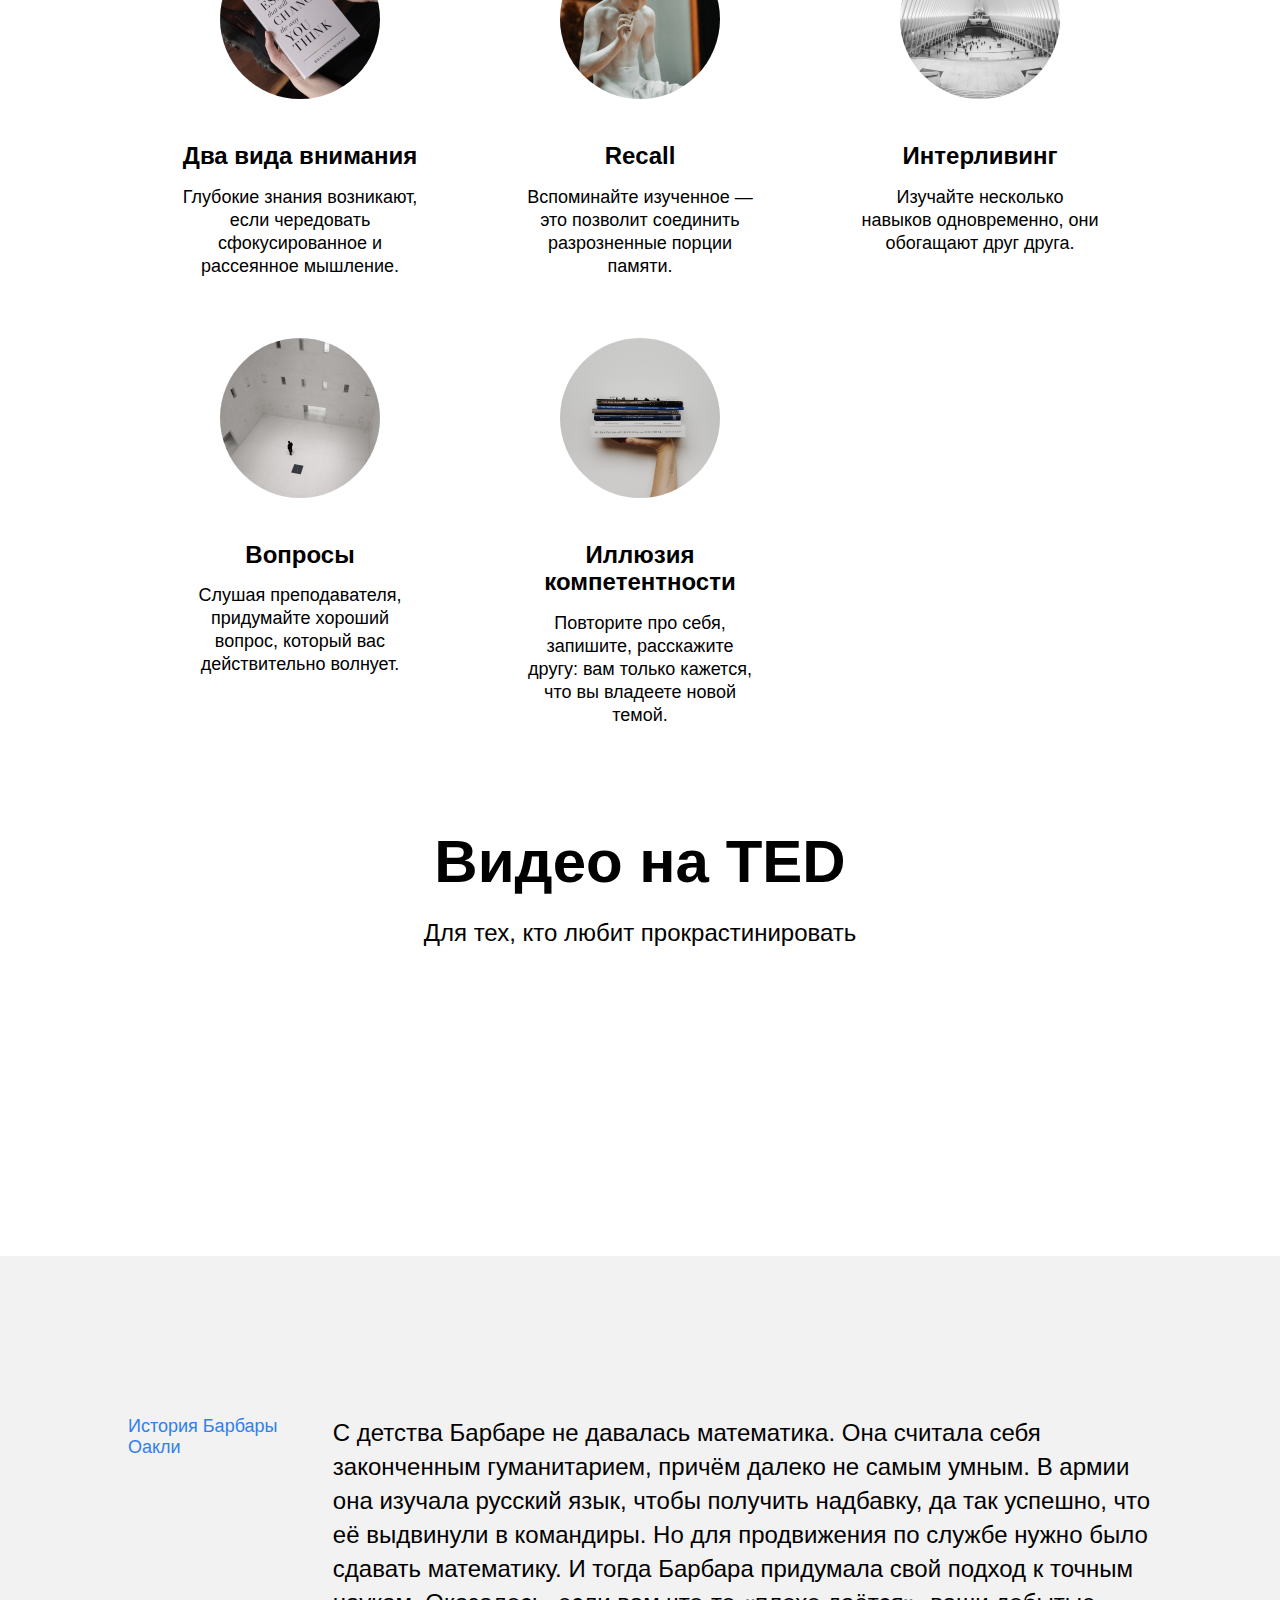
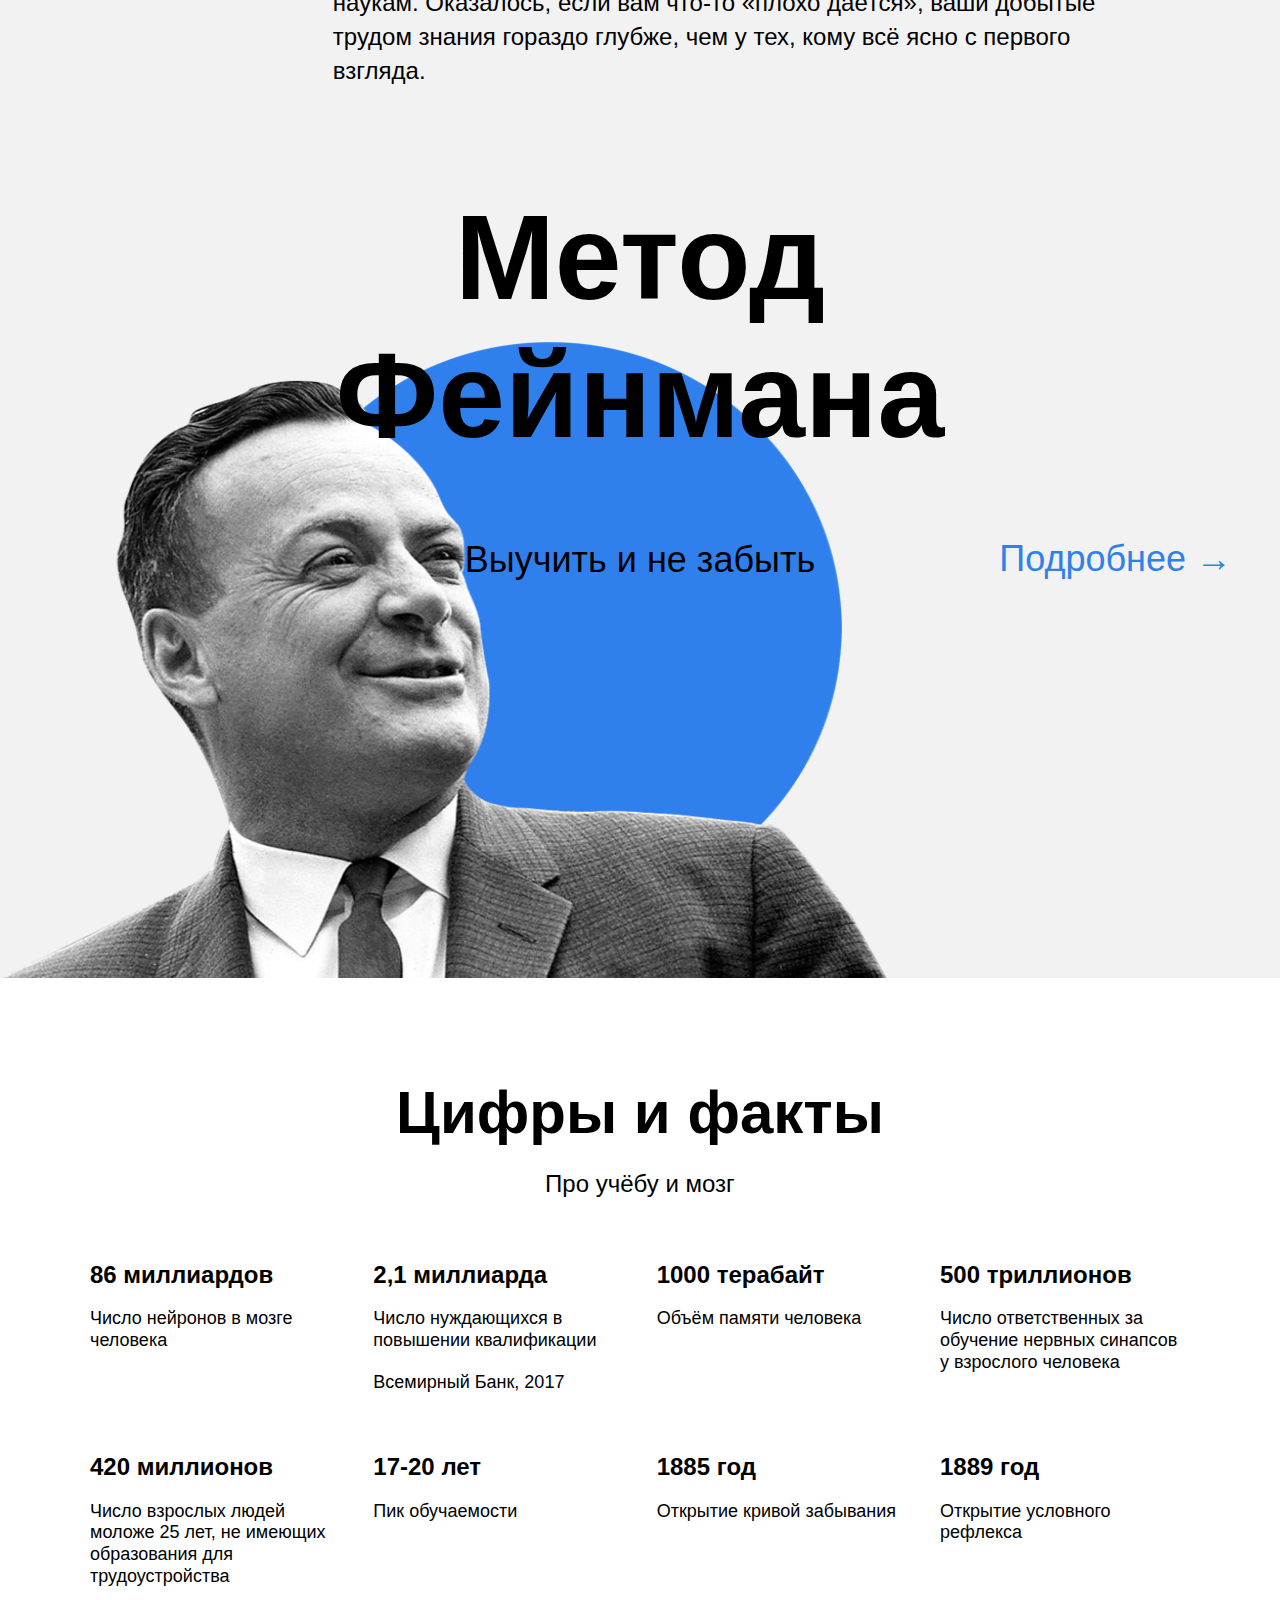
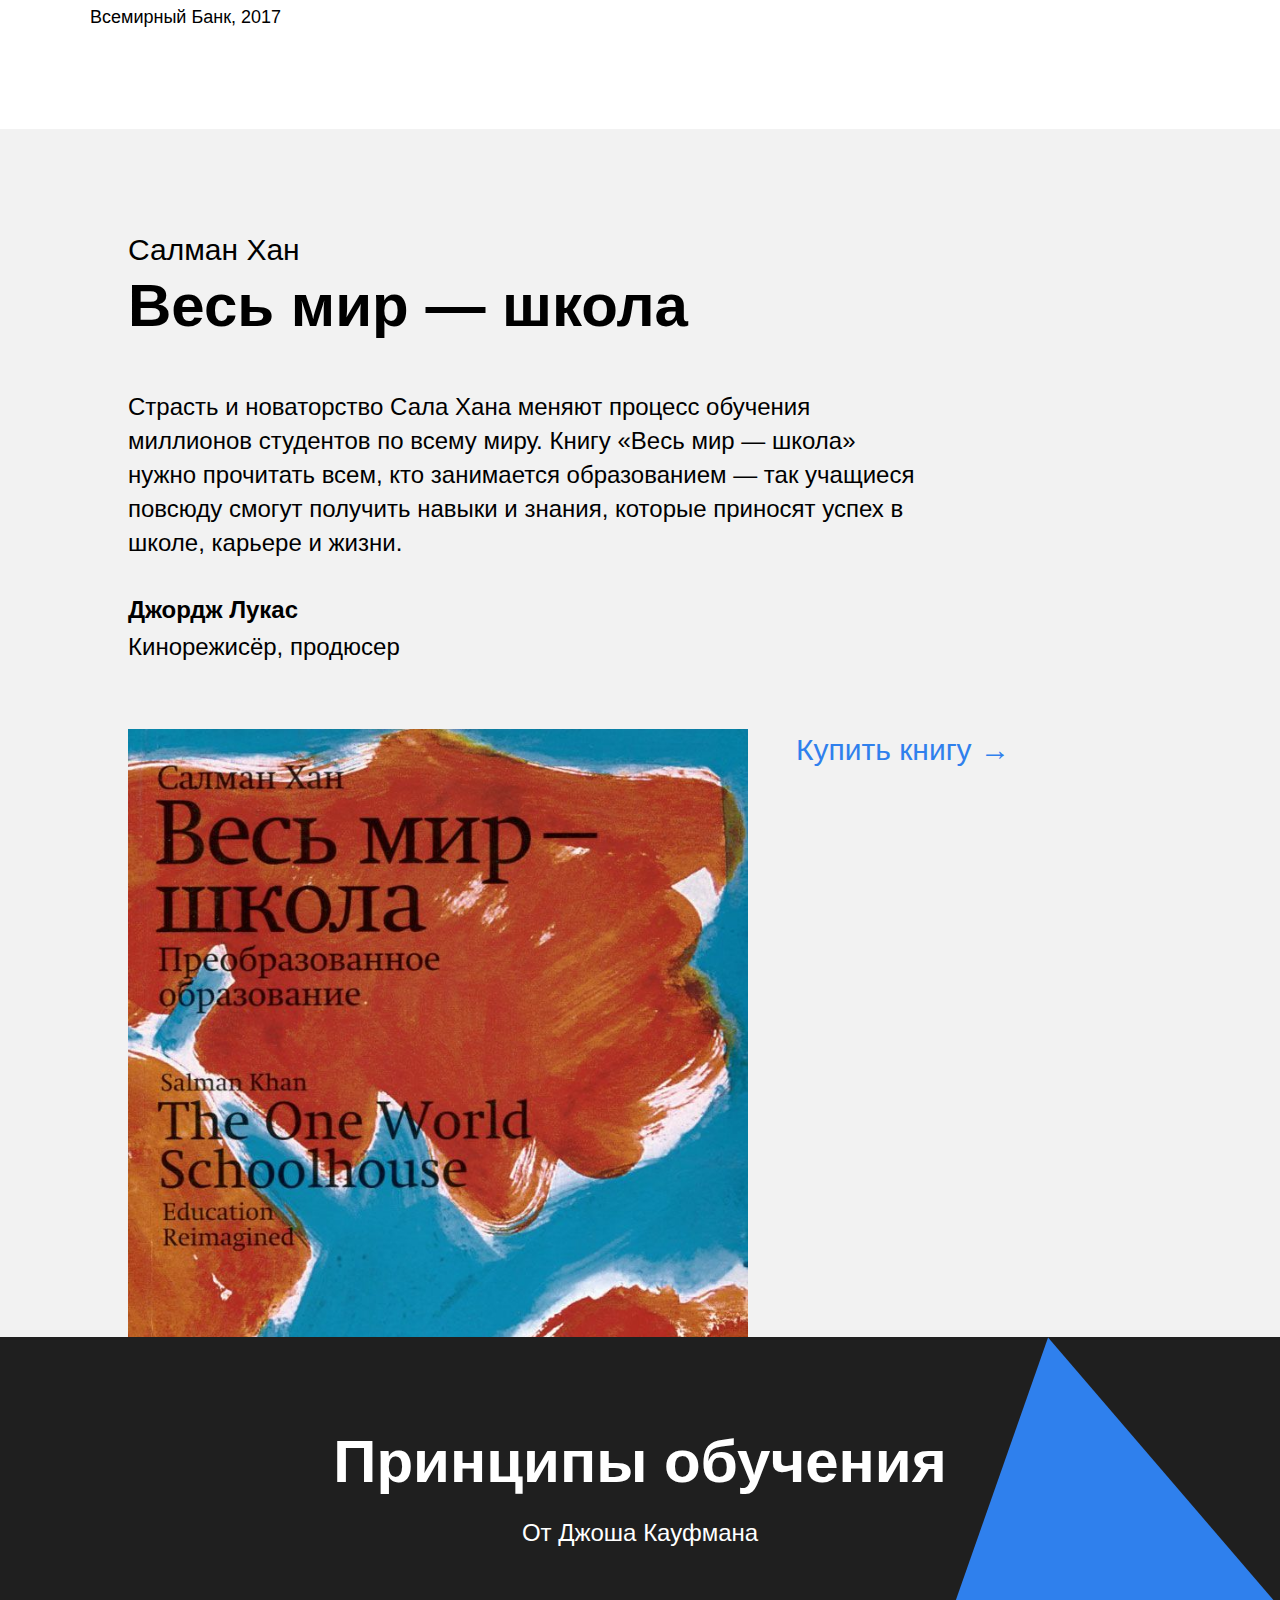
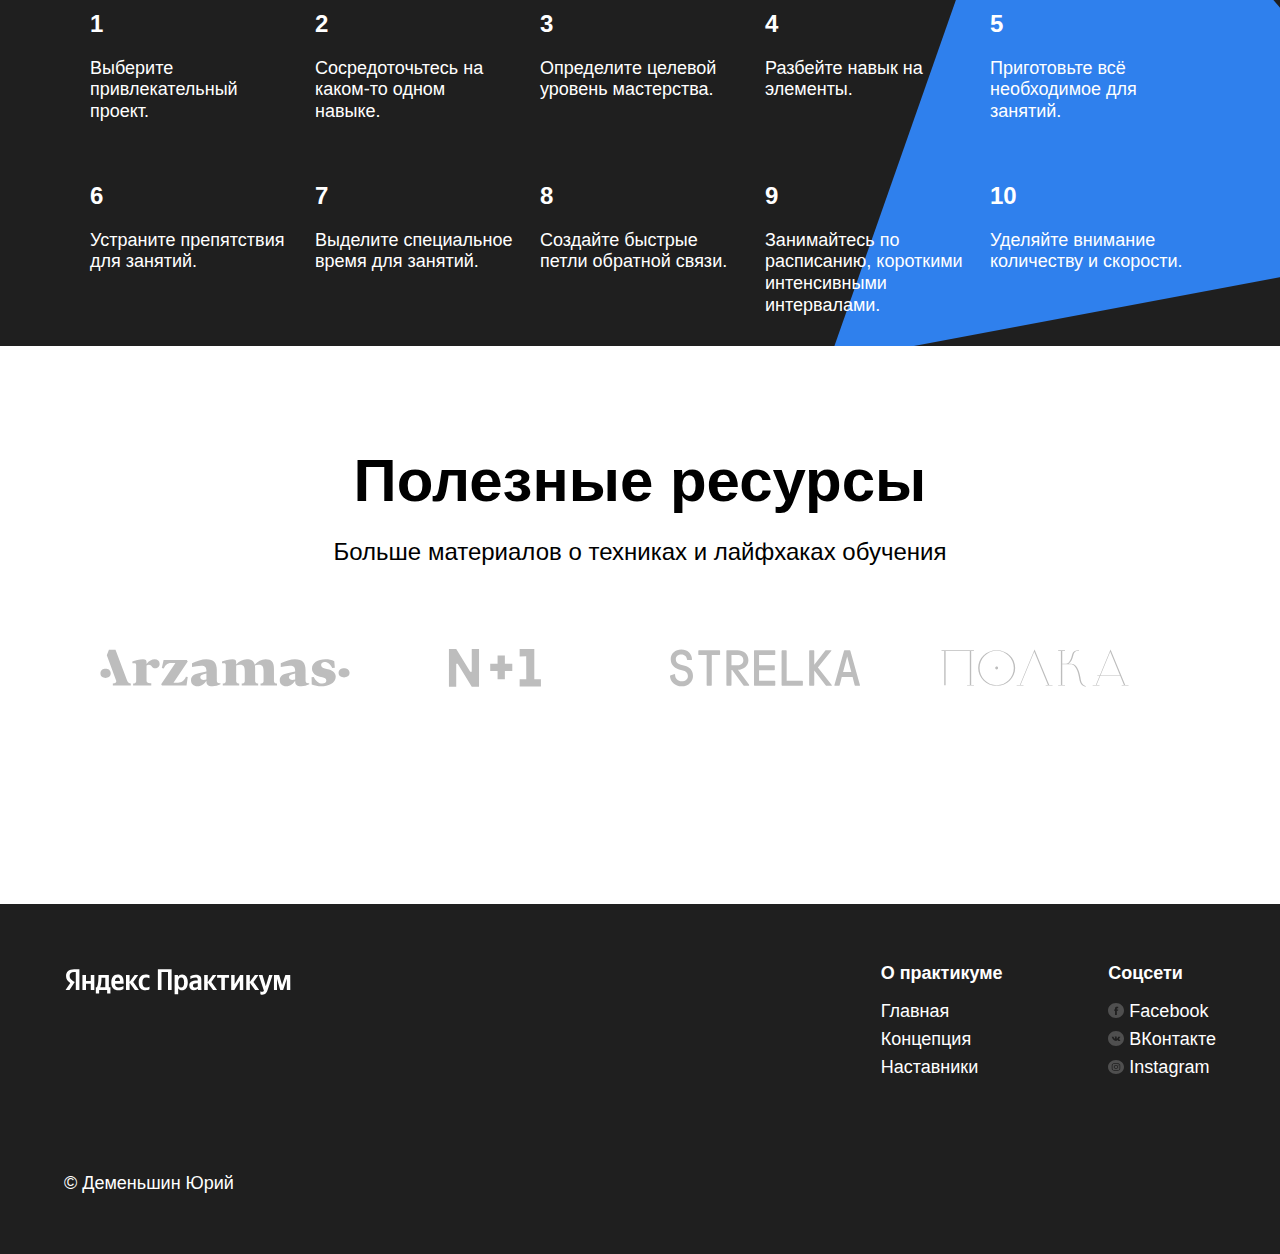
==== commit f9f9ad4c: "Add files via upload" ====
--- a/first-project-sprint-2/index.html
+++ b/first-project-sprint-2/index.html
@@ -11,16 +11,16 @@
     <header class="header">
       <img src="images/logo_place_header.svg" alt="Логотип Яндекс.Практикум" class="logo logo_place_header">
       <h1 class="header__title">Научиться учиться</h1>
-      <h2 class="header__subtitle">Какие современные и эффективные подходы к обучению вы можете использовать в своей жизни?
+      <p class="header__subtitle">Какие современные и эффективные подходы к обучению вы можете использовать в своей жизни?
       <a href="#" class="header__link">Узнать →</a>
-      </h2>
+      </p>
       <img src="images/header-image.png" alt="Опять двойка (картина Решетникова Ф.П.)" class="header__main-illustration">
-      <div class="header__square-pic"></div>
+      <div class="header__square-pic rotation"></div>
     </header>
     <main class="content">
       <section class="description">
         <div class="two-columns">
-          <h3 class="two-columns__brief">Главные проблемы в обучении</h3>
+          <h2 class="two-columns__brief">Главные проблемы в обучении</h2>
           <div class="two-columns__main-text">
             <p class="two-columns__paragraph">Ни в школе, ни в институте нас не учат тому, как правильно изучать материал. Мы готовимся к экзаменам и учим билеты. Мы тренируемся решать однообразные задачи, чтобы лучше сдать тест, но часто в итоге это не дает нам реального знания. Зубрежка быстро выветривается и не приносит пользы.
             </p>
@@ -34,52 +34,52 @@
         </div>
       </section>
       <section class="techniques">
-        <h3 class="section-title">Техники обучения</h3>
-        <h4 class="section-subtitle">Пять практик от Барбары Оакли</h4>
-        <div class="cards">
-          <div class="cards__item">
+        <h2 class="section-title">Техники обучения</h2>
+        <p class="section-subtitle">Пять практик от Барбары Оакли</p>
+        <ul class="cards">
+          <li class="cards__item">
             <img src="images/cards-attention.png" alt="Внимание" class="cards__image">
             <h5 class="cards__title">Два вида внимания</h5>
             <p class="cards__description">Глубокие знания возникают, если чередовать сфокусированное и рассеянное мышление.
             </p>
-          </div>
-          <div class="cards__item">
+          </li>
+          <li class="cards__item">
             <img src="images/cards-recall.png" alt="Recall" class="cards__image">
             <h5 class="cards__title">Recall</h5>
             <p class="cards__description">Вспоминайте изученное — это позволит соединить разрозненные порции памяти.
             </p>
-          </div>
-          <div class="cards__item">
+          </li>
+          <li class="cards__item">
             <img src="images/cards-interliving.png" alt="Интерливинг" class="cards__image">
             <h5 class="cards__title">Интерливинг</h5>
             <p class="cards__description">Изучайте несколько навыков одновременно, они обогащают друг друга.
             </p>
-          </div>
-          <div class="cards__item">
+          </li>
+          <li class="cards__item">
             <img src="images/cards-question.png" alt="Вопросы" class="cards__image">
             <h5 class="cards__title">Вопросы</h5>
             <p class="cards__description">Слушая преподавателя, придумайте хороший вопрос, который вас действительно волнует.</p>
-          </div>
-          <div class="cards__item">
+          </li>
+          <li class="cards__item">
             <img src="images/cards-competence.png" alt="Иллюзия компетентности" class="cards__image">
             <h5 class="cards__title">Иллюзия компетентности</h5>
             <p class="cards__description">Повторите про себя, запишите, расскажите другу: вам только кажется, что вы владеете новой темой.</p>
-          </div>
-        </div>
+          </li>
+        </ul>
       </section>
       <section class="video">
-        <h3 class="section-title">Видео на TED</h3>
+        <h2 class="section-title">Видео на TED</h2>
         <h4 class="section-subtitle">Для тех, кто любит прокрастинировать</h4>
         <div class="video__iframes">
-          <iframe class="iframe" width="560" height="315" src="https://www.youtube.com/embed/5MgBikgcWnY" title="YouTube video player" allow="accelerometer; autoplay; clipboard-write; encrypted-media; gyroscope; picture-in-picture" allowfullscreen>
+          <iframe class="video__iframe" src="https://www.youtube.com/embed/5MgBikgcWnY" title="YouTube video player" allow="accelerometer; autoplay; clipboard-write; encrypted-media; gyroscope; picture-in-picture" allowfullscreen>
           </iframe>
-          <iframe class="iframe" width="560" height="315" src="https://www.youtube.com/embed/arj7oStGLkU" title="YouTube video player" allow="accelerometer; autoplay; clipboard-write; encrypted-media; gyroscope; picture-in-picture" allowfullscreen>
+          <iframe class="video__iframe" src="https://www.youtube.com/embed/arj7oStGLkU" title="YouTube video player" allow="accelerometer; autoplay; clipboard-write; encrypted-media; gyroscope; picture-in-picture" allowfullscreen>
           </iframe>
         </div>
       </section>
       <section class="oakley">
         <div class="two-columns">
-          <h3 class="two-columns__brief">История Барбары Оакли</h3>
+          <h2 class="two-columns__brief">История Барбары Оакли</h2>
           <div class="two-columns__main-text">
             <p class="two-columns__paragraph">
               С детства Барбаре не давалась математика. Она считала себя законченным гуманитарием, причём далеко не самым умным. В армии она изучала русский язык, чтобы получить надбавку, да так успешно, что её выдвинули в командиры. Но для продвижения по службе нужно было сдавать математику. И тогда Барбара придумала свой подход к точным наукам. Оказалось, если вам что-то «плохо даётся», ваши добытые трудом знания гораздо глубже, чем у тех, кому всё ясно с первого взгляда.
@@ -88,54 +88,54 @@
           </div>
       </section>
       <section class="feynman">
-        <h3 class="feynman__title">Метод Фейнмана</h3>
-        <h4 class="feynman__subtitle">Выучить и не забыть</h4>
+        <h2 class="feynman__title">Метод Фейнмана</h2>
+        <h3 class="feynman__subtitle">Выучить и не забыть</h3>
         <a class="feynman__link" href="#">Подробнее →</a>
       </section>
       <section class="digits">
-        <h3 class="section-title">Цифры и факты</h3>
-        <h4 class="section-subtitle">Про учёбу и мозг</h4>
+        <h2 class="section-title">Цифры и факты</h2>
+        <h3 class="section-subtitle">Про учёбу и мозг</h3>
         <div class="table">
           <div class="table__cell">
-            <h5 class="table__heading">86 миллиардов</h5>
+            <h4 class="table__heading">86 миллиардов</h4>
             <p class="table__text">Число нейронов в мозге человека</p>
           </div>
           <div class="table__cell">
-            <h5 class="table__heading">2,1 миллиарда</h5>
+            <h4 class="table__heading">2,1 миллиарда</h4>
             <p class="table__text">Число нуждающихся в повышении квалификации</p>
             <p class="table__text">Всемирный Банк, 2017</p>
           </div>
           <div class="table__cell">
-            <h5 class="table__heading">1000 терабайт</h5>
+            <h4 class="table__heading">1000 терабайт</h4>
             <p class="table__text">Объём памяти человека</p>
           </div>
           <div class="table__cell">
-            <h5 class="table__heading">500 триллионов</h5>
+            <h4 class="table__heading">500 триллионов</h4>
             <p class="table__text">Число ответственных за обучение нервных синапсов у взрослого человека</p>
           </div>
           <div class="table__cell">
-            <h5 class="table__heading">420 миллионов</h5>
+            <h4 class="table__heading">420 миллионов</h4>
             <p class="table__text">Число взрослых людей моложе 25 лет, не имеющих образования для трудоустройства</p>
             <p class="table__text">Всемирный Банк, 2017</p>
           </div>
           <div class="table__cell">
-            <h5 class="table__heading">17-20 лет</h5>
+            <h4 class="table__heading">17-20 лет</h4>
             <p class="table__text">Пик обучаемости</p>
           </div>
           <div class="table__cell">
-            <h5 class="table__heading">1885 год</h5>
+            <h4 class="table__heading">1885 год</h4>
             <p class="table__text">Открытие кривой забывания</p>
           </div>
           <div class="table__cell">
-            <h5 class="table__heading">1889 год</h5>
+            <h4 class="table__heading">1889 год</h4>
             <p class="table__text">Открытие условного рефлекса</p>
           </div>
         </div>
       </section>
       <section class="khan">
         <div class="khan__container">
-          <h4 class="khan__author">Салман Хан</h4>
-          <h3 class="khan__title">Весь мир — школа</h3>
+          <p class="khan__author">Салман Хан</p>
+          <h2 class="khan__title">Весь мир — школа</h2>
           <p class="khan__quote">
             Страсть и новаторство Сала Хана меняют процесс обучения миллионов студентов по всему миру. Книгу «Весь мир — школа» нужно прочитать всем, кто занимается образованием — так учащиеся повсюду смогут получить навыки и знания, которые приносят успех в школе, карьере и жизни.
           </p>
@@ -147,10 +147,10 @@
           </div>
         </div>
         </section>
-      <section class="kaufman kaufman_theme_dark">
-        <img class="kaufman__triangle" src="./images/kaufman-triangle.svg" alt="Треугольник">
-        <h3 class="section-title section-title_theme_dark">Принципы обучения</h3>
-        <h4 class="section-subtitle section-subtitle_theme_dark">От Джоша Кауфмана</h4>
+      <section class="kaufman">
+        <div class="kaufman__triangle rotation"></div>
+        <h2 class="section-title section-title_theme_dark">Принципы обучения</h2>
+        <h3 class="section-subtitle section-subtitle_theme_dark">От Джоша Кауфмана</h3>
         <div class="table table_theme_dark">
           <div class="table__cell table__cell_theme_dark">
             <h5 class="table__heading table__heading_theme_dark">1</h5>
@@ -195,8 +195,8 @@
         </div>
       </section>
       <section class="resources">
-        <h3 class="section-title">Полезные ресурсы</h3>
-        <h4 class="section-subtitle">Больше материалов о техниках и лайфхаках обучения</h4>
+        <h2 class="section-title">Полезные ресурсы</h2>
+        <h3 class="section-subtitle">Больше материалов о техниках и лайфхаках обучения</h3>
         <div class="resources__logo-zone">
           <a class="resources__link" href="#">
             <img class="resources__logo" src="images/logo/resources-arzamas.svg" alt="Arzamas">
@@ -219,14 +219,14 @@
             <img src="images/logo_place_footer.svg" alt="Логотип Яндекс.Практикум" class="logo logo_place_footer">
             <p class="footer__author">&copy; Деменьшин Юрий</p>
           </div>
-          <div class="footer__column footer__column_content_info">
-            <h4 class="footer__column-heading">О практикуме</h4>
+          <nav class="footer__column footer__column_content_info">
+            <h2 class="footer__column-heading">О практикуме</h2>
             <div class="footer__column-links">
               <a class="footer__column-link" href="#">Главная</a>
               <a class="footer__column-link" href="#">Концепция</a>
               <a class="footer__column-link" href="#">Наставники</a>
             </div>
-          </div>
+          </nav>
           <div class="footer__column footer__column_content_social">
             <h4 class="footer__column-heading">Соцсети</h4>
             <div class="footer__column-links">
--- a/first-project-sprint-2/pages/index.css
+++ b/first-project-sprint-2/pages/index.css
@@ -2,8 +2,8 @@
 @import url(../blocks/rotation/rotation.css);
 @import url(../blocks/header/header.css);
 @import url(../blocks/logo/logo.css);
-@import url(../blocks/logo/_place_header/logo_place_header.css);
-@import url(../blocks/logo/_place_footer/logo_place_footer.css);
+@import url(../blocks/logo/_place/logo_place_header.css);
+@import url(../blocks/logo/_place/logo_place_footer.css);
 @import url(../blocks/header/__title/header__title.css);
 @import url(../blocks/header/__subtitle/header__subtitle.css);
 @import url(../blocks/header/__link/header__link.css);
@@ -49,22 +49,22 @@
 @import url(../blocks/khan/__title/khan__title.css);
 @import url(../blocks/kaufman/kaufman.css);
 @import url(../blocks/kaufman/__triangle/kaufman__triangle.css);
-@import url(../blocks/kaufman/_theme_dark/kaufman_theme_dark.css);
 @import url(../blocks/section-title/_theme_dark/section-title_theme_dark.css);
-@import url(../blocks/section-subtitle/_theme_dark/section-subtitle_theme_dark.css);
-@import url(../blocks/table/_theme_dark/table_theme_dark.css);
-@import url(../blocks/table/__cell/_theme_dark/table__cell_theme_dark.css);
-@import url(../blocks/table/__heading/_theme_dark/table__heading_theme_dark.css);
-@import url(../blocks/table/__text/_theme_dark/table__text_theme_dark.css);
+@import url(../blocks/section-subtitle/_theme/section-subtitle_theme_dark.css);
+@import url(../blocks/table/_theme/table_theme_dark.css);
+@import url(../blocks/table/__cell/_theme/table__cell_theme_dark.css);
+@import url(../blocks/table/__heading/_theme/table__heading_theme_dark.css);
+@import url(../blocks/table/__text/_theme/table__text_theme_dark.css);
 @import url(../blocks/resources/resources.css);
 @import url(../blocks/resources/__logo-zone/resources__logo-zone.css);
+@import url(../blocks/resources/__logo/resources__logo.css);
 @import url(../blocks/resources/__link/resources__link.css);
 @import url(../blocks/footer/footer.css);
 @import url(../blocks/footer/__columns/footer__columns.css);
 @import url(../blocks/footer/__column/footer__column.css);
-@import url(../blocks/footer/__column/_content_copyright/footer__column_content_copyright.css);
-@import url(../blocks/footer/__column/_content_info/footer__column_content_info.css);
-@import url(../blocks/footer/__column/_content_social/footer__column_content_social.css);
+@import url(../blocks/footer/__column/_content/footer__column_content_copyright.css);
+@import url(../blocks/footer/__column/_content/footer__column_content_info.css);
+@import url(../blocks/footer/__column/_content/footer__column_content_social.css);
 @import url(../blocks/footer/__column-heading/footer__column-heading.css);
 @import url(../blocks/footer/__column-link/footer__column-link.css);
 @import url(../blocks/footer/__column-links/footer__column-links.css);
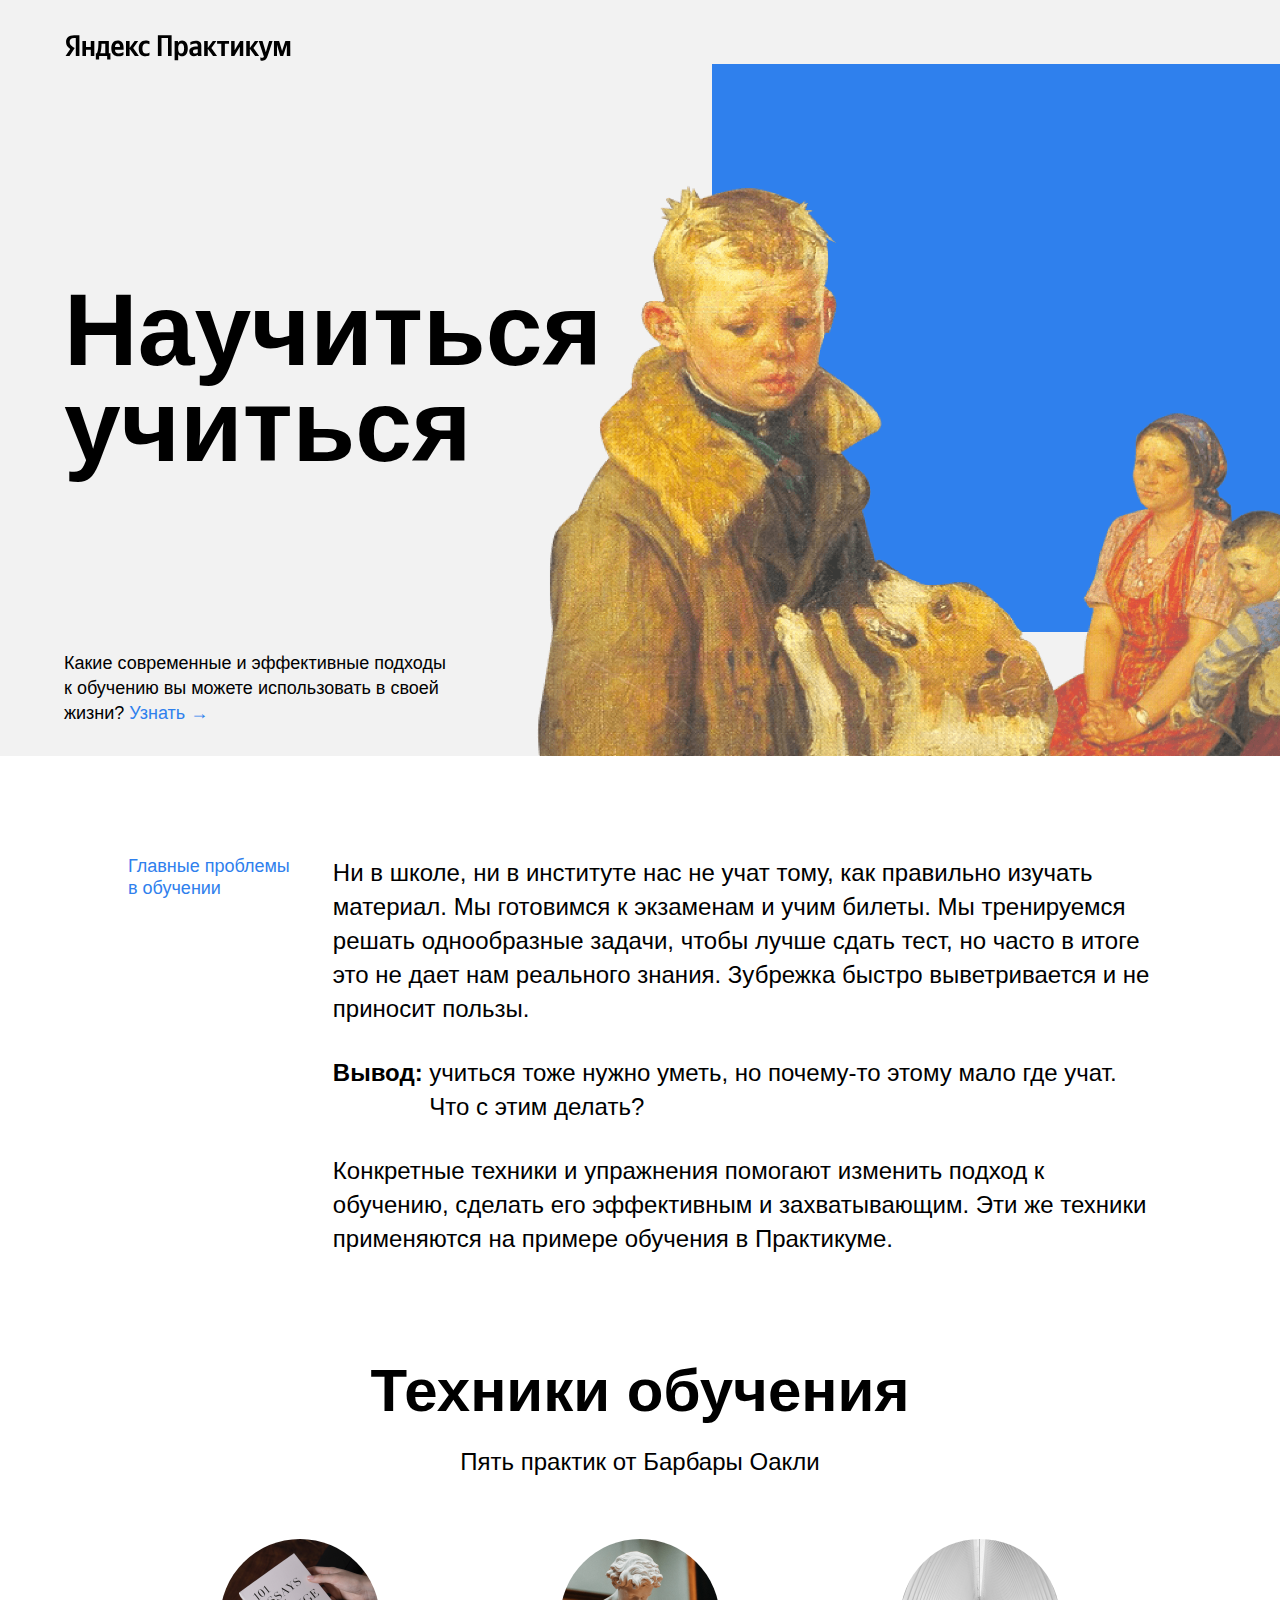
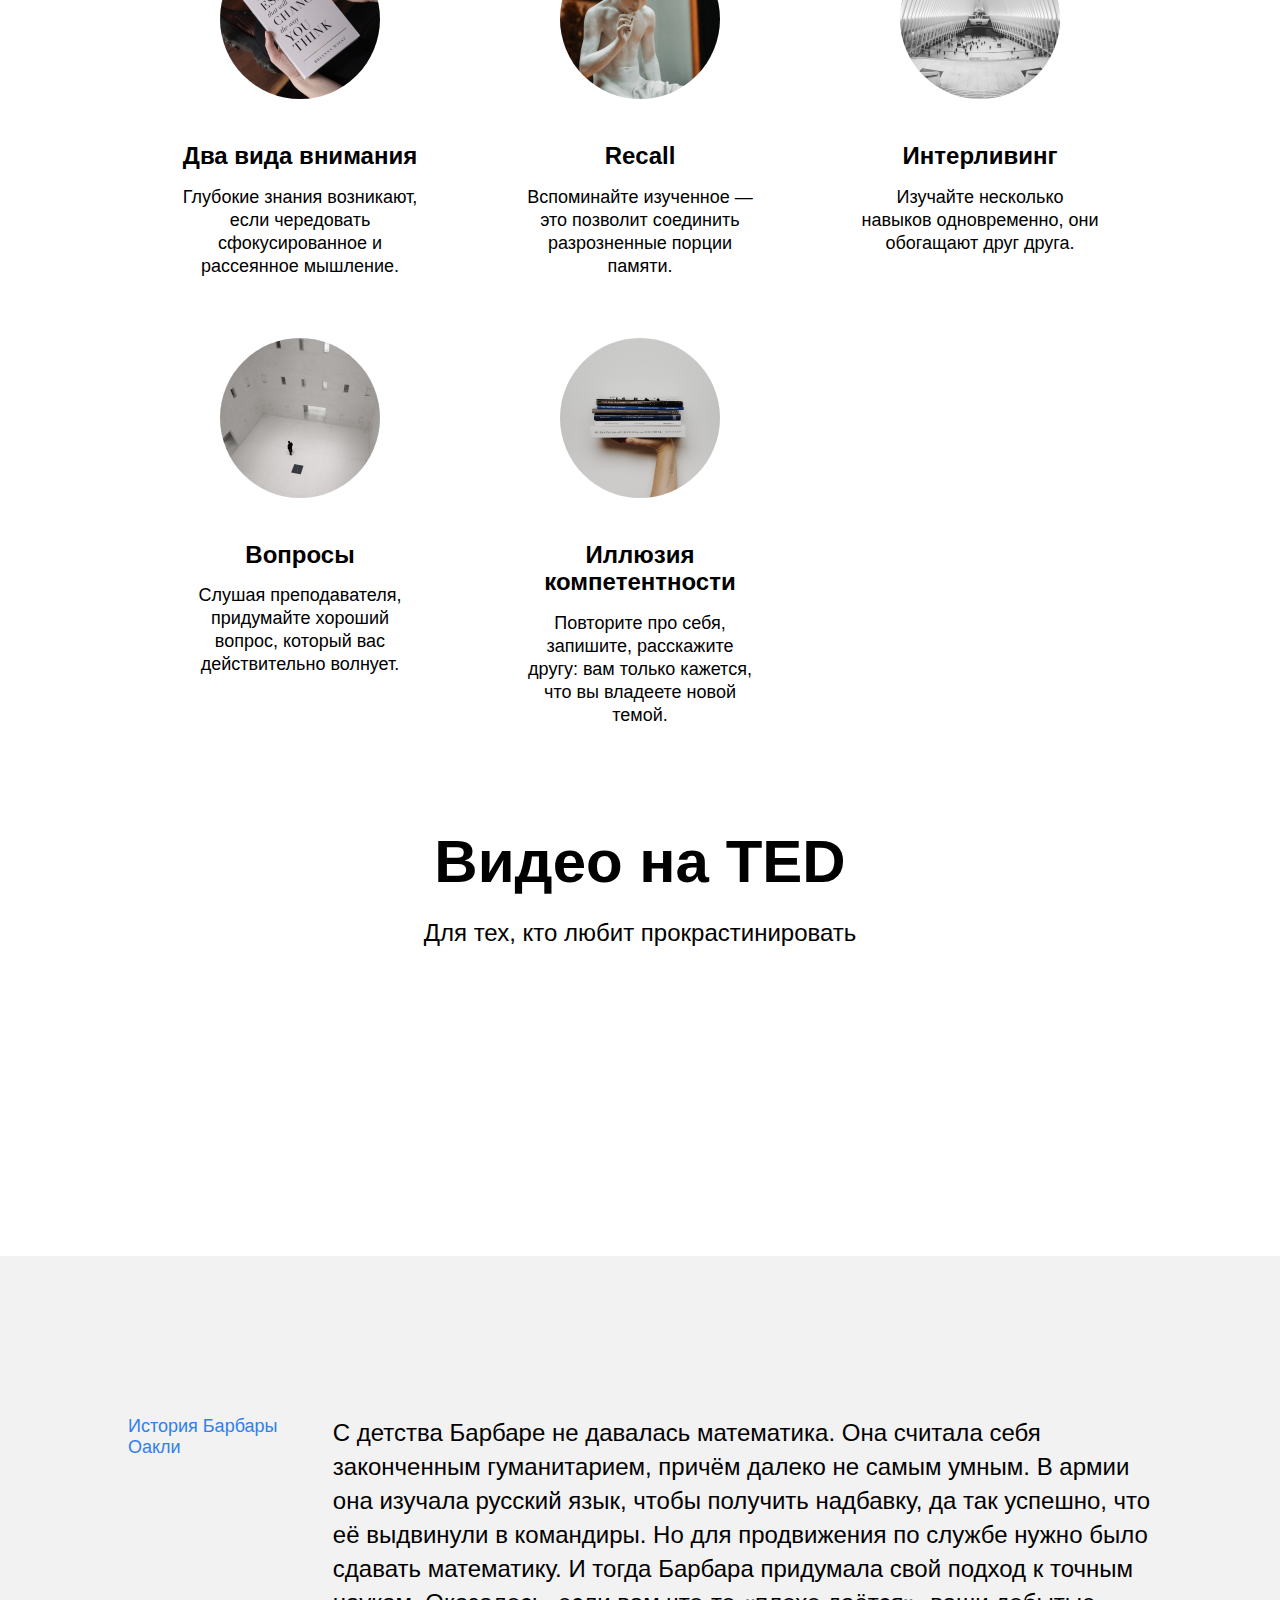
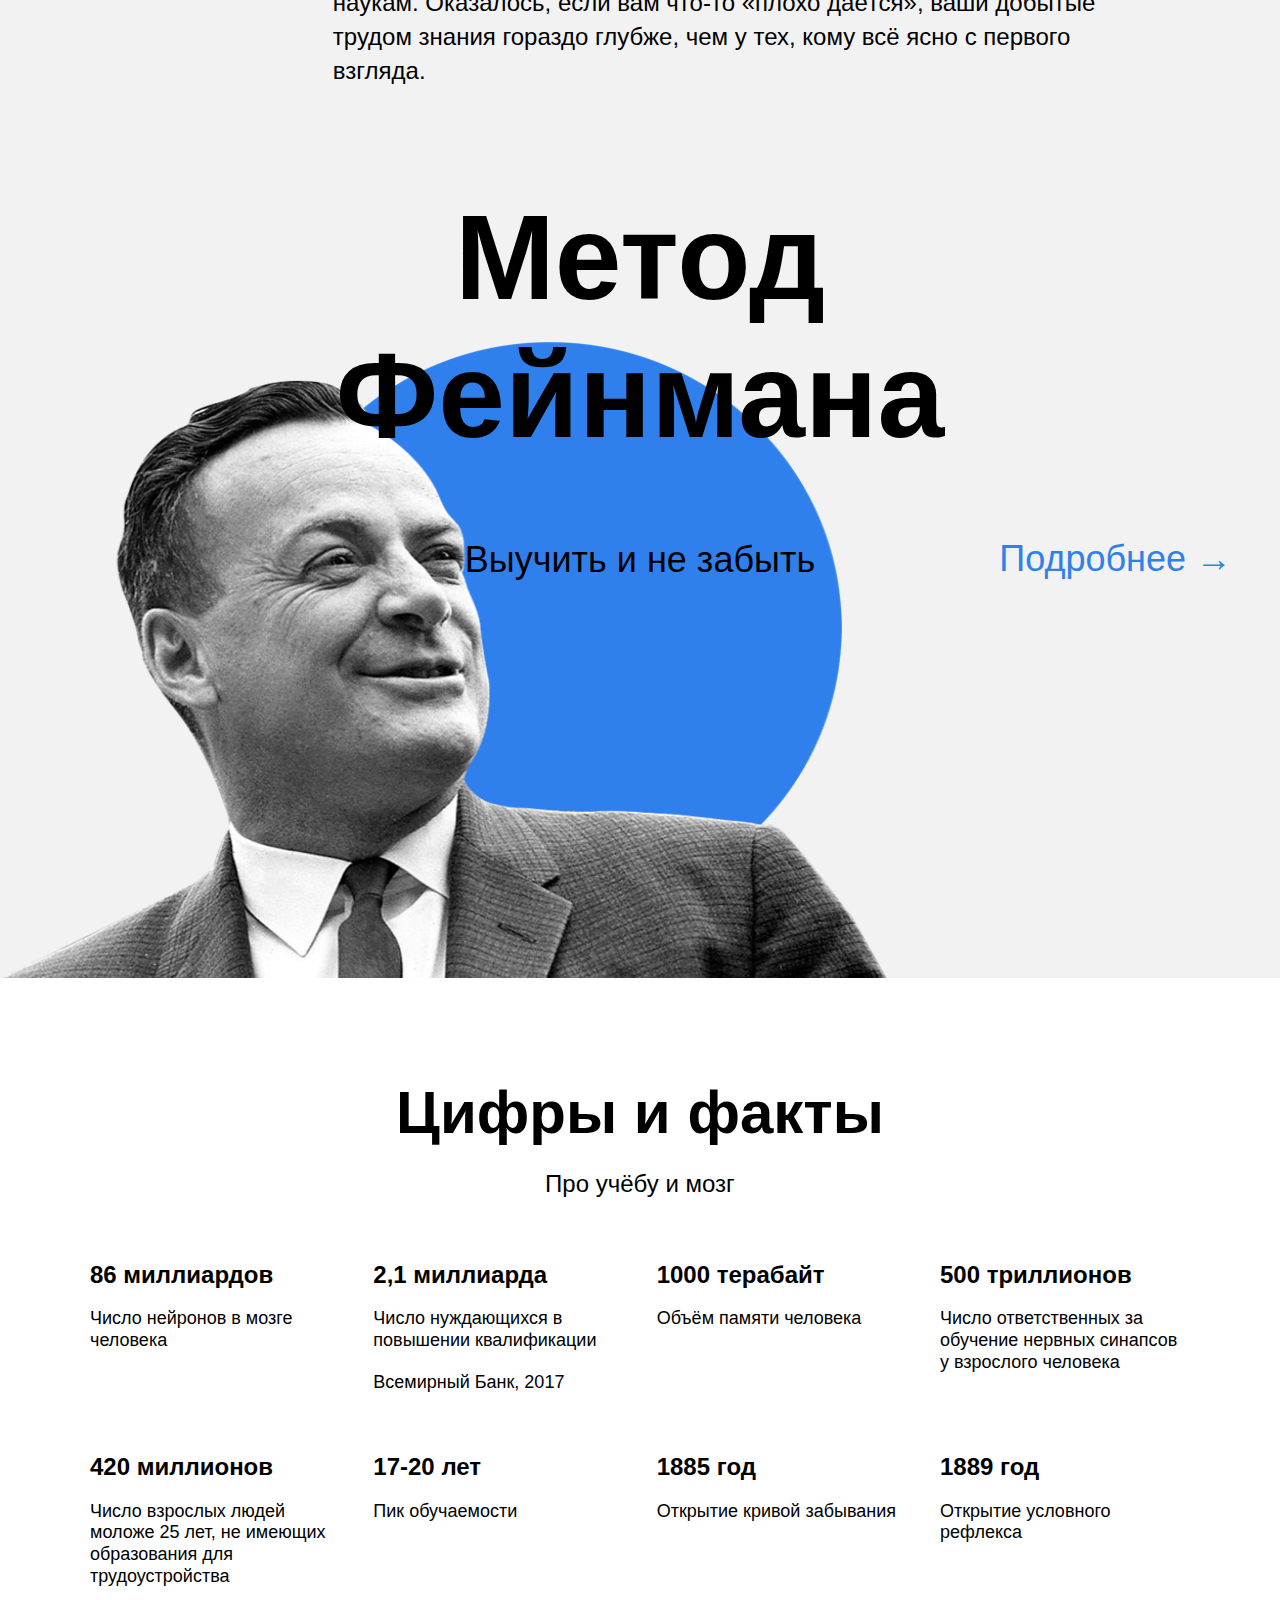
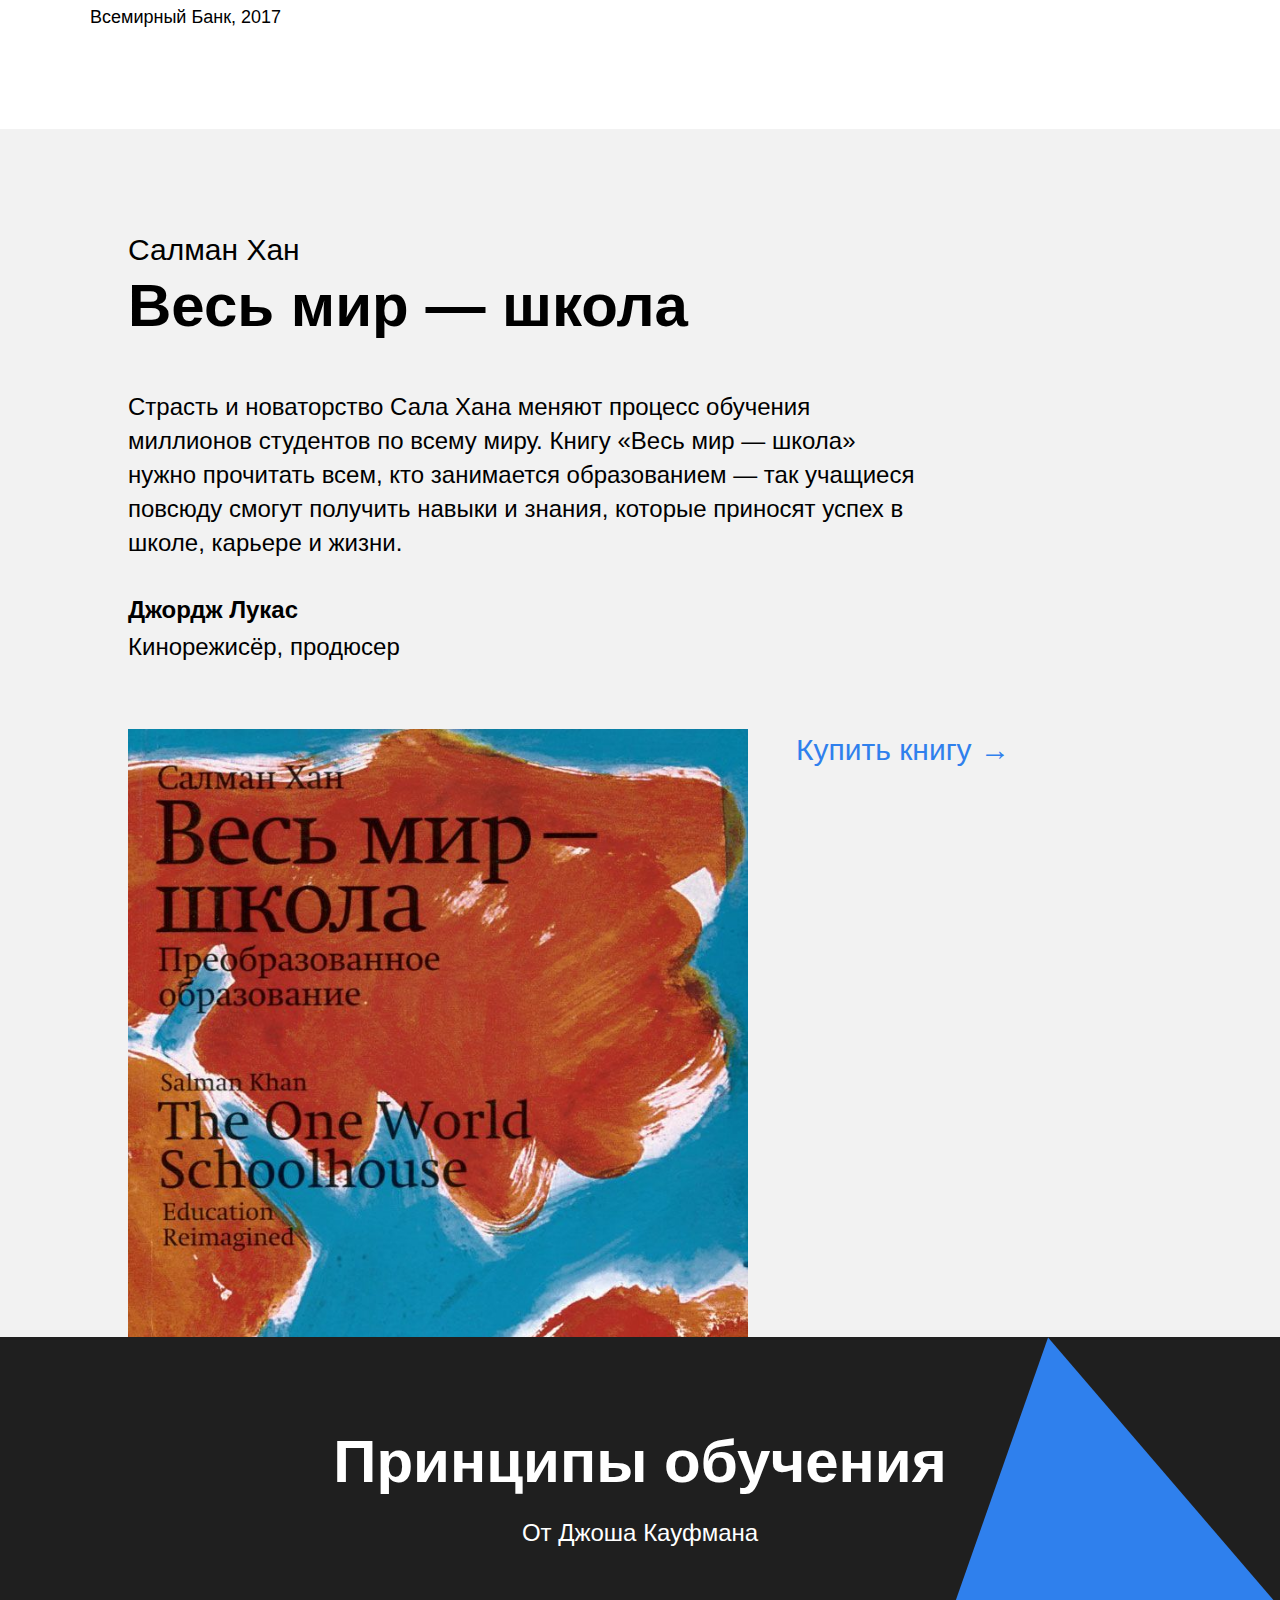
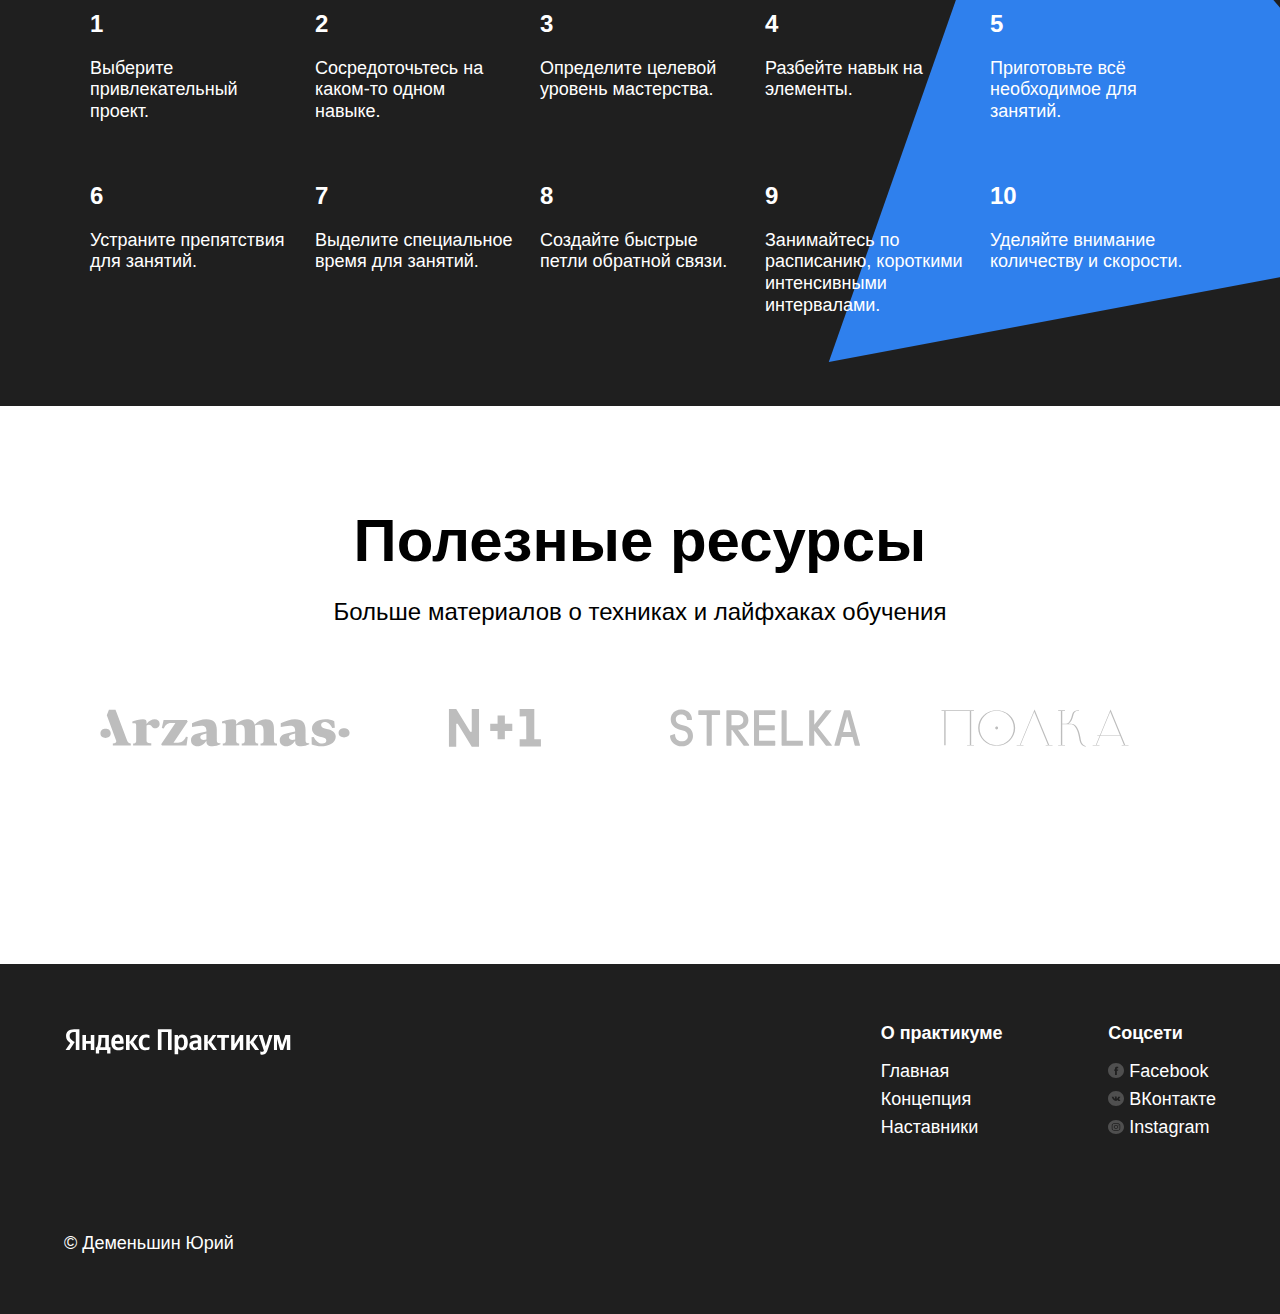
==== commit f89f4f61: "Add files via upload" ====
--- a/first-project-sprint-2/index.html
+++ b/first-project-sprint-2/index.html
@@ -11,9 +11,11 @@
     <header class="header">
       <img src="images/logo_place_header.svg" alt="Логотип Яндекс.Практикум" class="logo logo_place_header">
       <h1 class="header__title">Научиться учиться</h1>
-      <p class="header__subtitle">Какие современные и эффективные подходы к обучению вы можете использовать в своей жизни?
-      <a href="#" class="header__link">Узнать →</a>
+      <p class="header__subtitle">
+        Какие современные и эффективные подходы к обучению вы можете использовать в своей жизни?
+        <a href="#" class="header__link">Узнать →</a>
       </p>
+      
       <img src="images/header-image.png" alt="Опять двойка (картина Решетникова Ф.П.)" class="header__main-illustration">
       <div class="header__square-pic rotation"></div>
     </header>
@@ -39,7 +41,7 @@
         <ul class="cards">
           <li class="cards__item">
             <img src="images/cards-attention.png" alt="Внимание" class="cards__image">
-            <h5 class="cards__title">Два вида внимания</h5>
+            <h3 class="cards__title">Два вида внимания</h3>
             <p class="cards__description">Глубокие знания возникают, если чередовать сфокусированное и рассеянное мышление.
             </p>
           </li>
@@ -69,7 +71,7 @@
       </section>
       <section class="video">
         <h2 class="section-title">Видео на TED</h2>
-        <h4 class="section-subtitle">Для тех, кто любит прокрастинировать</h4>
+        <p class="section-subtitle">Для тех, кто любит прокрастинировать</p>
         <div class="video__iframes">
           <iframe class="video__iframe" src="https://www.youtube.com/embed/5MgBikgcWnY" title="YouTube video player" allow="accelerometer; autoplay; clipboard-write; encrypted-media; gyroscope; picture-in-picture" allowfullscreen>
           </iframe>
@@ -153,31 +155,31 @@
         <h3 class="section-subtitle section-subtitle_theme_dark">От Джоша Кауфмана</h3>
         <div class="table table_theme_dark">
           <div class="table__cell table__cell_theme_dark">
-            <h5 class="table__heading table__heading_theme_dark">1</h5>
+            <h4 class="table__heading table__heading_theme_dark">1</h4>
             <p class="table__text table__text_theme_dark">Выберите привлекательный проект.</p>
           </div>
           <div class="table__cell table__cell_theme_dark">
-            <h5 class="table__heading table__heading_theme_dark">2</h5>
+            <h4 class="table__heading table__heading_theme_dark">2</h4>
             <p class="table__text table__text_theme_dark">Сосредоточьтесь на каком-то одном навыке.</p>
           </div>
           <div class="table__cell table__cell_theme_dark">
-            <h5 class="table__heading table__heading_theme_dark">3</h5>
+            <h4 class="table__heading table__heading_theme_dark">3</h4>
             <p class="table__text table__text_theme_dark">Определите целевой уровень мастерства.</p>
           </div>
           <div class="table__cell table__cell_theme_dark">
-            <h5 class="table__heading table__heading_theme_dark">4</h5>
+            <h4 class="table__heading table__heading_theme_dark">4</h4>
             <p class="table__text table__text_theme_dark">Разбейте навык на элементы.</p>
           </div>
           <div class="table__cell table__cell_theme_dark">
-            <h5 class="table__heading table__heading_theme_dark">5</h5>
+            <h4 class="table__heading table__heading_theme_dark">5</h4>
             <p class="table__text table__text_theme_dark">Приготовьте всё необходимое для занятий.</p>
           </div>
           <div class="table__cell table__cell_theme_dark">
-            <h5 class="table__heading table__heading_theme_dark">6</h5>
+            <h4 class="table__heading table__heading_theme_dark">6</h4>
             <p class="table__text table__text_theme_dark">Устраните препятствия для занятий.</p>
           </div>
           <div class="table__cell table__cell_theme_dark">
-            <h5 class="table__heading table__heading_theme_dark">7</h5>
+            <h4 class="table__heading table__heading_theme_dark">7</h4>
             <p class="table__text table__text_theme_dark">Выделите специальное время для занятий.</p>
           </div>
           <div class="table__cell table__cell_theme_dark">
@@ -185,11 +187,11 @@
             <p class="table__text table__text_theme_dark">Создайте быстрые петли обратной связи.</p>
           </div>
           <div class="table__cell table__cell_theme_dark">
-            <h5 class="table__heading table__heading_theme_dark">9</h5>
+            <h4 class="table__heading table__heading_theme_dark">9</h4>
             <p class="table__text table__text_theme_dark">Занимайтесь по расписанию, короткими интенсивными интервалами.</p>
           </div>
           <div class="table__cell table__cell_theme_dark">
-            <h5 class="table__heading table__heading_theme_dark">10</h5>
+            <h4 class="table__heading table__heading_theme_dark">10</h4>
             <p class="table__text table__text_theme_dark">Уделяйте внимание количеству и скорости.</p>
           </div>
         </div>
@@ -228,7 +230,7 @@
             </div>
           </nav>
           <div class="footer__column footer__column_content_social">
-            <h4 class="footer__column-heading">Соцсети</h4>
+            <h2 class="footer__column-heading">Соцсети</h2>
             <div class="footer__column-links">
               <a class="footer__column-link" href="#">
                 <img class="footer__social-icon" src="images/facebook_color_white.svg" alt="Facebook">&nbsp;Facebook
--- a/first-project-sprint-2/pages/index.css
+++ b/first-project-sprint-2/pages/index.css
@@ -49,7 +49,7 @@
 @import url(../blocks/khan/__title/khan__title.css);
 @import url(../blocks/kaufman/kaufman.css);
 @import url(../blocks/kaufman/__triangle/kaufman__triangle.css);
-@import url(../blocks/section-title/_theme_dark/section-title_theme_dark.css);
+@import url(../blocks/section-title/_theme/section-title_theme_dark.css);
 @import url(../blocks/section-subtitle/_theme/section-subtitle_theme_dark.css);
 @import url(../blocks/table/_theme/table_theme_dark.css);
 @import url(../blocks/table/__cell/_theme/table__cell_theme_dark.css);
@@ -84,3 +84,13 @@
   color: #000000;
   font-weight: normal;
 }
+
+a {
+  color: #2f80ed;
+  text-decoration-line: none;
+}
+
+a:hover {
+  opacity: 0.55;
+  transition: .1s linear;
+}
